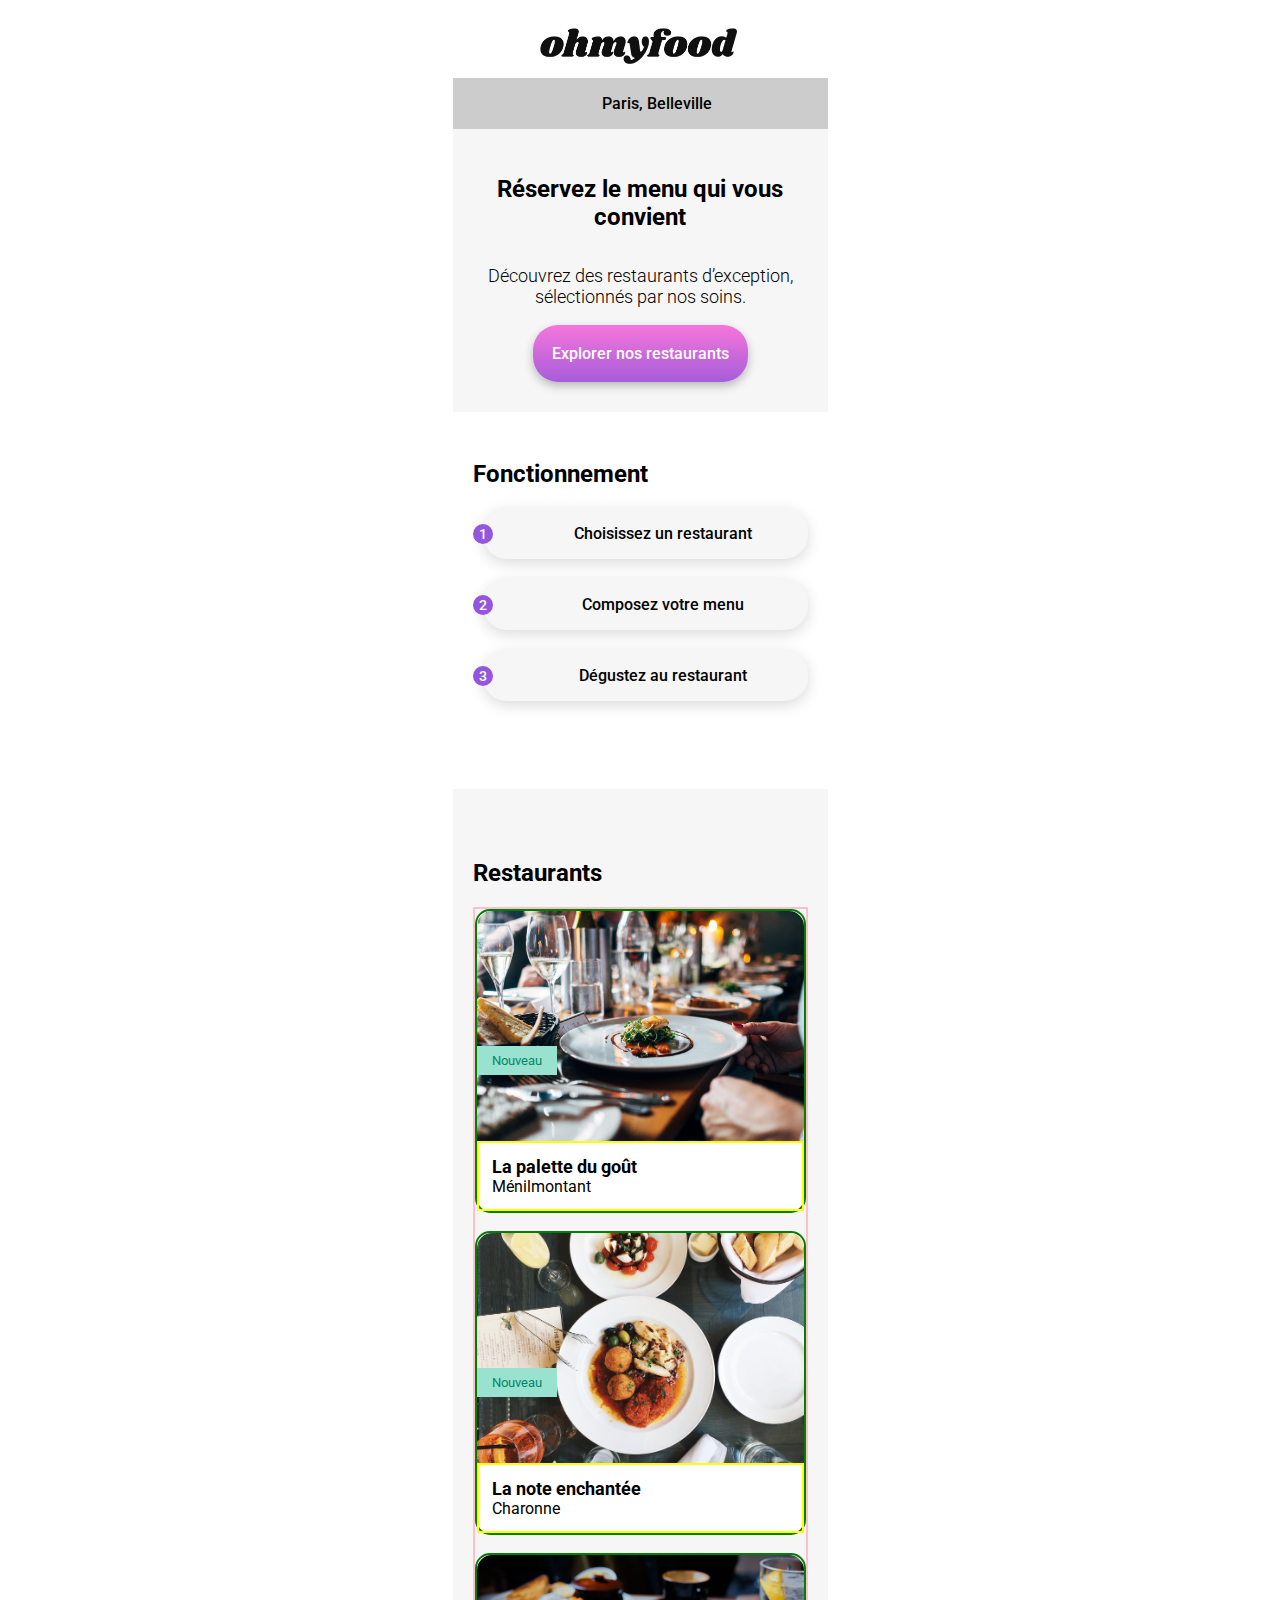
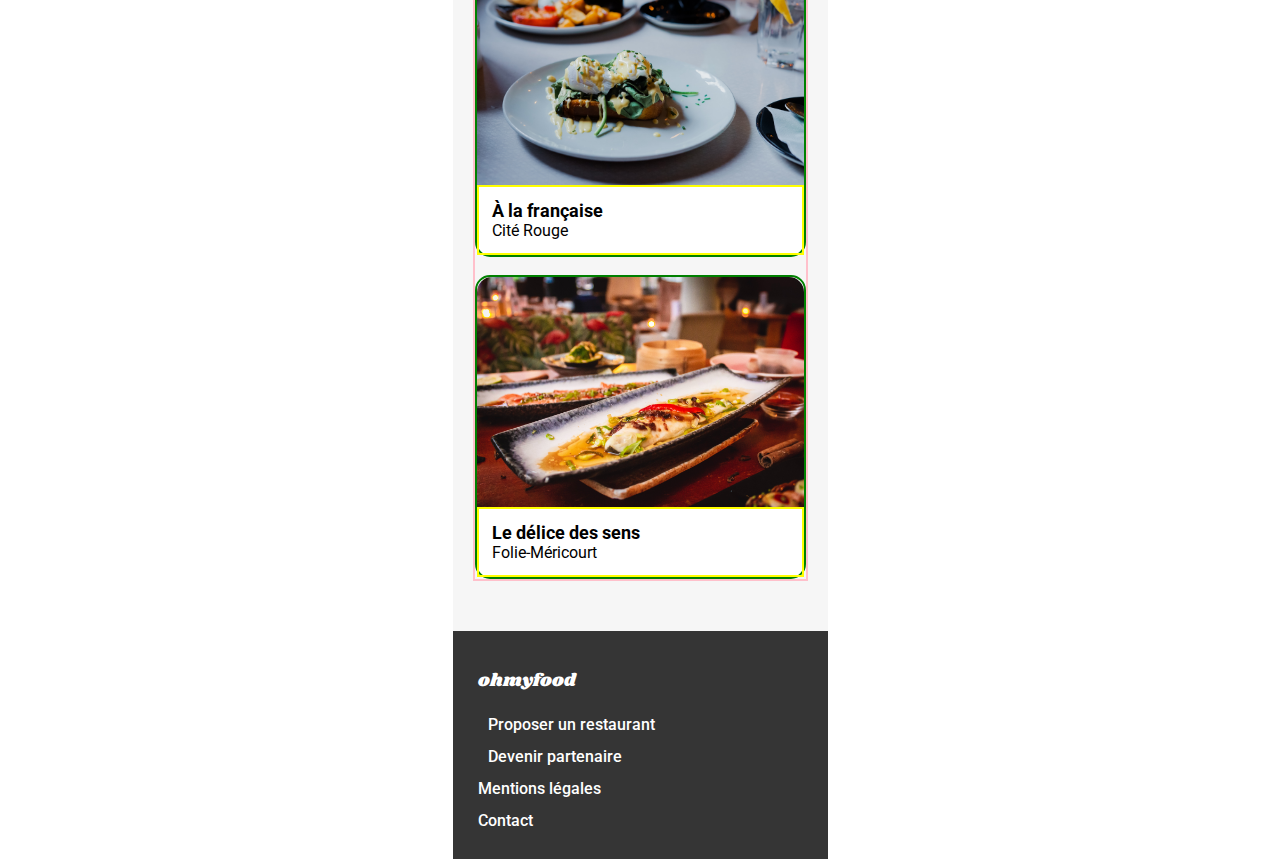
==== index.html @ 63d9f1fa "nouveau test html" ====
<!DOCTYPE html>
<html lang="en">
  <head>
    <meta charset="UTF-8" />
    <meta name="viewport" content="width=device-width, initial-scale=1.0" />
    <title>ohmyfood</title>
    <link rel="stylesheet" href="./assets/styles.css" />
    <link rel="preconnect" href="https://fonts.googleapis.com" />
    <link rel="preconnect" href="https://fonts.gstatic.com" crossorigin />
    <link
      href="https://fonts.googleapis.com/css2?family=Roboto:ital,wght@0,100;0,300;0,400;0,500;0,700;0,900;1,100;1,300;1,400;1,500;1,700;1,900&display=swap"
      rel="stylesheet"
    />
    <link
      rel="stylesheet"
      href="https://cdnjs.cloudflare.com/ajax/libs/font-awesome/6.2.1/css/all.min.css"
      integrity="sha512-MV7K8+y+gLIBoVD59lQIYicR65iaqukzvf/nwasF0nqhPay5w/9lJmVM2hMDcnK1OnMGCdVK+iQrJ7lzPJQd1w=="
      crossorigin="anonymous"
      referrerpolicy="no-referrer"
    />

    <link rel="preconnect" href="https://fonts.googleapis.com" />
    <link rel="preconnect" href="https://fonts.gstatic.com" crossorigin />
    <link
      href="https://fonts.googleapis.com/css2?family=Shrikhand&display=swap"
      rel="stylesheet"
    />
  </head>

  <body>
    <div class="main-container">
      <header>
        <div class="header">
          <img
            class="header_logo"
            src="./assets/images/logo/ohmyfood.png"
            alt="Logo ohmyfood"
          />
        </div>
        <nav class="nav">
          <div class="nav_location">
            <i class="fa-solid fa-location-dot"></i>
            <p>Paris, Belleville</p>
          </div>

          <div class="nav_nosrestaurants">
            <h1>Réservez le menu qui vous convient</h1>
            <p>
              Découvrez des restaurants d’exception, sélectionnés par nos soins.
            </p>
            <button id="nav_btn" class="btn" type="button">
              Explorer nos restaurants
            </button>
          </div>
        </nav>
      </header>
      <section class="Section_fonction">
        <div class="Section_fonction-container">
          <h2 class="section_title">Fonctionnement</h2>
          <div class="Section_fonction-content">
            <div class="Section_fonction-content-choice">
              <div class="rounded-container">
                <div class="rounded">
                  <p>1</p>
                </div>
              </div>
              <i class="fa-solid fa-mobile-screen" name="fa-mobile-screen"></i>
              <p>Choisissez un restaurant</p>
            </div>
            <div class="Section_fonction-content-choice">
              <div class="rounded-container">
                <div class="rounded">
                  <p>2</p>
                </div>
              </div>
              <i class="fa-solid fa-list-ul" name="fa-list-ul"></i>
              <p>Composez votre menu</p>
            </div>
            <div class="Section_fonction-content-choice">
              <div class="rounded-container">
                <div class="rounded">
                  <p>3</p>
                </div>
              </div>
              <i class="fa-solid fa-store" name="fa-store"></i>
              <p>Dégustez au restaurant</p>
            </div>
          </div>
        </div>
      </section>

      <section class="section_restaurants">
        <h2 class="section_title">Restaurants</h2>
        <div class="section_restaurants-content">
          <a
            href="./restaurants/laPaletteDuGout.html"
            class="section_restaurants_Card"
          >
            <div class="btn_container">
              <button class="btn_new">Nouveau</button>
            </div>
            <img
              src="./assets/images/restaurants/jay-wennington-N_Y88TWmGwA-unsplash.jpg"
              alt="assiestte appétissante ohmyfood"
            />
            <div class="section_restaurants_card-info">
              <div class="section_restaurants_Card-title">
                <h3 class="section_title-card">La palette du goût</h3>
                <p>Ménilmontant</p>
              </div>
              <button type="button" id="btn_like">
                <i class="fa-solid fa-heart fa-xl"></i>
              </button>
            </div>
          </a>
          <a href="" class="section_restaurants_Card">
            <div class="btn_container">
              <button class="btn_new">Nouveau</button>
            </div>
            <img
              src="./assets/images/restaurants/stil-u2Lp8tXIcjw-unsplash.jpg"
              alt="assiestte appétissante ohmyfood"
            />
            <div class="section_restaurants_card-info">
              <div class="section_restaurants_Card-title">
                <h3 class="section_title-card">La note enchantée</h3>
                <p>Charonne</p>
              </div>
              <button type="button" id="btn_like">
                <i class="fa-solid fa-heart fa-xl"></i>
              </button>
            </div>
          </a>
          <a href="" class="section_restaurants_Card">
            <img
              src="./assets/images/restaurants/toa-heftiba-DQKerTsQwi0-unsplash.jpg"
              alt="assiestte appétissante ohmyfood"
            />
            <div class="section_restaurants_card-info">
              <div class="section_restaurants_Card-title">
                <h3 class="section_title-card">À la française</h3>
                <p>Cité Rouge</p>
              </div>
              <button type="button" id="btn_like">
                <i class="fa-solid fa-heart fa-xl"></i>
              </button>
            </div>
          </a>
          <a href="" class="section_restaurants_Card">
            <img
              src="./assets/images/restaurants/louis-hansel-shotsoflouis-qNBGVyOCY8Q-unsplash.jpg"
              alt="assiestte appétissante ohmyfood"
            />
            <div class="section_restaurants_card-info">
              <div class="section_restaurants_Card-title">
                <h3 class="section_title-card">Le délice des sens</h3>
                <p>Folie-Méricourt</p>
              </div>
              <button type="button" id="btn_like">
                <i class="fa-solid fa-heart fa-xl"></i>
              </button>
            </div>
          </a>
        </div>
      </section>
      <footer class="footer_container">
        <div class="footer_content">
          <h2>ohmyfood</h2>
          <ul>
            <li>
              <i class="fa-solid fa-utensils"></i
              ><a href="#">Proposer un restaurant</a>
            </li>
            <li>
              <i class="fa-solid fa-handshake-angle"></i
              ><a href="#">Devenir partenaire</a>
            </li>
            <li><a href="#">Mentions légales</a></li>
            <li><a href="#">Contact</a></li>
          </ul>
        </div>
      </footer>
    </div>
  </body>
</html>
---- assets/styles.css ----
/**Général**/
* {
    font-family: "Roboto", sans-serif;
}

:root {
    --main-color: #9356DC;
    --secondary-color: #FF79DA;
    --accent-color: #99E2D0;
    --green-font-color: #008766;
    --filter-color: #F6F6F6;
    --detail-color: #7E7E7E;
    --footer-color: #353535;
}


body {
    margin: 0 auto;
    padding: 0;
}

.main-container {
    max-width: 375px;
    margin: 0 auto;
    box-sizing: border-box;
}

.btn {
    border: none;
    color: white;
    text-align: center;
    border-radius: 25px;
    font-size: 16px;
    font-style: normal;
    font-weight: 500;
    line-height: normal;
    padding: 19px;
    background: linear-gradient(var(--secondary-color) -11.44%, var(--main-color) 123.93%);
    /* Shadow/Button */
    box-shadow: 0px 4px 10px 0px rgba(0, 0, 0, 0.25);
    cursor: pointer;
}

.section_title {
    font-size: 24px;
    font-style: normal;
    font-weight: 700;
    line-height: normal;
}

.section_title-card {
    font-size: 18px;
    font-style: normal;
    font-weight: 700;
    line-height: normal;
    margin: 0;
}

.fa-solid {
    color: var(--detail-color);
    width: 16px;
}

a {
    text-decoration: none;
}


/*titre - Les noms des restaurants*/
.menu_content-title {

    font-family: Shrikhand;
    font-size: 28px;
    font-style: normal;
    font-weight: 400;
    line-height: normal;
    margin-bottom: 0;
}


/***********ACCUEIL**********/
/**Header**/

.header {
    width: 100%;
    display: flex;
    align-items: center;
    justify-content: center;
    padding: 14px 0 14px;

}

.header_logo {
    width: 197px;
    height: 36px;
    padding: 14px 19px 0px 16px;
    gap: 10px;

}

/**navigation**/

.nav {
    width: 100%;
    text-align: center;
}

.nav_location {
    width: 100%;
    display: flex;
    justify-content: center;
    align-items: center;
    background: linear-gradient(0deg, rgba(0, 0, 0, 0.20) 0%, rgba(0, 0, 0, 0.20) 100%);
    gap: 18px;
}


.nav_location p {
    text-align: center;
    font-size: 16px;
    font-weight: 500;
}

.nav_nosrestaurants {
    width: 100%;
    display: flex;
    flex-direction: column;
    justify-content: center;
    align-items: center;
    text-align: center;
    background-color: var(--filter-color);
    box-sizing: border-box;
    padding: 30px;

}

.nav_nosrestaurants h1 {
    font-size: 24px;
    font-weight: 700;

}

.nav_nosrestaurants p {
    font-family: "Roboto";
    font-size: 18px;
    font-style: normal;
    font-weight: 300;
    line-height: normal;

}

/**Fonctionnement de l'application**/
.Section_fonction {
    width: 100%;
    box-sizing: border-box;
    margin: 48px 0 68px;
}

/*Les propriétés qui revient souvent*/
.Section_fonction-content p:first-child {
    font-size: 14px;
    color: white;
    text-align: center;

}

.Section_fonction-content-choice p {
    font-weight: 500;
    font-size: 16px;
    font-style: normal;

}

.rounded-container {
    position: absolute;
    left: -10px;
    display: flex;
    justify-content: center;
    align-items: center;
}

.rounded {
    height: 20px;
    width: 20px;
    border-radius: 24px;
    background-color: var(--main-color);
    display: flex;
    justify-content: center;
    align-items: center;

}

.Section_fonction-container {
    padding: 0 20px;
}

.Section_fonction-content {
    width: 100%;
    display: flex;
    flex-direction: column;
    align-items: center;
    justify-content: center;
    box-sizing: border-box;
}


.Section_fonction-content-choice {
    background-color: var(--filter-color);
    margin-left: 10px;
    margin-bottom: 20px;
    padding: 0 20px;
    position: relative;
    width: calc(100% - 10px);
    display: flex;
    align-items: center;
    justify-content: center;
    border-radius: 24px;
    text-align: center;
    box-sizing: border-box;
    /*box shadow*/
    box-shadow: 0px 4px 15px 0px rgba(0, 0, 0, 0.15);

}

.Section_fonction-content-choice .fa-solid {
    display: flex;
    justify-content: center;
    align-items: center;
    padding-right: 20px;
}

.Section_fonction-content-choice .fa-solid[name="fa-store"] {
    color: var(--main-color);
}

/*La partie restaurants*/
.section_restaurants {
    width: 100%;
    padding: 50px 20px;
    box-sizing: border-box;
    background-color: var(--filter-color);
}

.section_restaurants-content {
    width: 100%;
    display: flex;
    flex-direction: column;
    justify-content: center;
    align-items: center;
    gap: 18px;
    box-sizing: border-box;
    border: 2px solid pink;
}

.section_restaurants_Card {
    cursor: pointer;
    width: 100%;
    background-color: white;
    box-sizing: border-box;
    border-radius: 15px;
    display: flex;
    justify-content: center;
    flex-direction: column;
    position: relative;
    border: 2px solid green;
}

.section_restaurants_Card img {
    object-fit: cover;
    height: 230px;
    border-radius: 15px 15px 0 0;
}

.section_restaurants_card-info {
    display: flex;
    color: black;
    justify-content: space-between;
    padding: 13px;
    border: 2px solid yellow;
}

.section_restaurants_Card p {
    margin: 0;
}

/*Bouton nouveau dans la partie restaurants*/
.btn_container {
    position: absolute;
    display: flex;
    justify-content: flex-end;

}

.btn_new {
    border: none;
    background-color: var(--accent-color);
    color: var(--green-font-color);
    width: 80px;
    height: 29px;
}

/*Les boutons like dans la partie restaurants*/
#btn_like {
    border: none;
    background-color: white;
    cursor: pointer;
}

#btn_like i:default {
    color: #9356DC;
}


/*Footer*/
.footer_container {
    background-color: var(--footer-color);
}

.footer_content {
    padding: 22px 25px;
}

.footer_content h2 {
    color: white;
    font-family: Shrikhand;
    font-size: 18px;
    font-style: normal;
    font-weight: 400;
    line-height: normal;
}

.footer_content ul {
    margin: 0;
    padding: 0;
}

.footer_content ul li {
    list-style: none;
}

.footer_content ul li a {
    color: white;
    text-decoration: none;
    line-height: normal;
    font-size: 16px;
    font-style: normal;
    font-weight: 500;
    line-height: normal;
    line-height: 2em;
}

/*couleur des icones*/
.footer_content .fa-solid {
    color: white;
    padding-right: 10px;
}

/***********FIN**ACCUEIL**********/

/** Page du restaurant la Palette du Goût **/

/*Bouton pour retourner à la page d'accueil*/
.btn_return {
    border: none;
    background-color: white;
    cursor: pointer;


}

.btn_return .fa-solid {
    color: black;
}

.header_container {
    display: flex;
    justify-self: baseline;
    gap: 42px;
    height: 63px;
}

.header_container-link {
    display: flex;
}

/*Imge de fond du site */


.menu_container-img {
    background-image: url("../assets/images/restaurants/jay-wennington-N_Y88TWmGwA-unsplash.jpg");
    background-size: cover;
    width: 100%;
    height: 275px;
    box-sizing: border-box;
}

/*La partie menu*/
.menu_container {
    width: 100%;
    display: flex;
    flex-direction: column;
    border: 2px solid green;
}

.menu_content {
    background-color: var(--filter-color);
    border-radius: 24px 24px 0 0;
    display: flex;
    flex-direction: column;
    justify-content: center;
    align-items: center;
    box-sizing: border-box;
    gap: 40px;
    border: 2px solid red;
}

/*titres (Entrées,Plats,desserts)*/

.section_title-menu {
    font-family: Roboto;
    font-size: 16px;
    font-style: normal;
    font-weight: 300;
    line-height: normal;
    text-transform: uppercase;
    border-bottom: 3px solid var(--accent-color);
    padding: 5px 0;
    width: 40px;
}

/*Nom des (Entrées,Plats,desserts)*/
.menu_content-name {
    overflow: hidden;
    text-overflow: ellipsis;
    white-space: nowrap;
    font-family: Roboto;
    font-size: 18px;
    font-style: normal;
    font-weight: 500;
    line-height: normal;
    margin-bottom: 0;
}

.menu_content-card-title p {
    overflow: hidden;
    text-overflow: ellipsis;
    white-space: nowrap;
    font-family: Roboto;
    font-size: 16px;
    font-style: normal;
    font-weight: 300;
    line-height: normal;
    margin-top: 0;
}

/*card*/
.menu_content-card {
    display: flex;
    justify-content: space-between;
    background-color: white;
    padding: 15px;
    border-radius: 15.043px;
    gap: 5px;
    border: 2px solid orange;
}
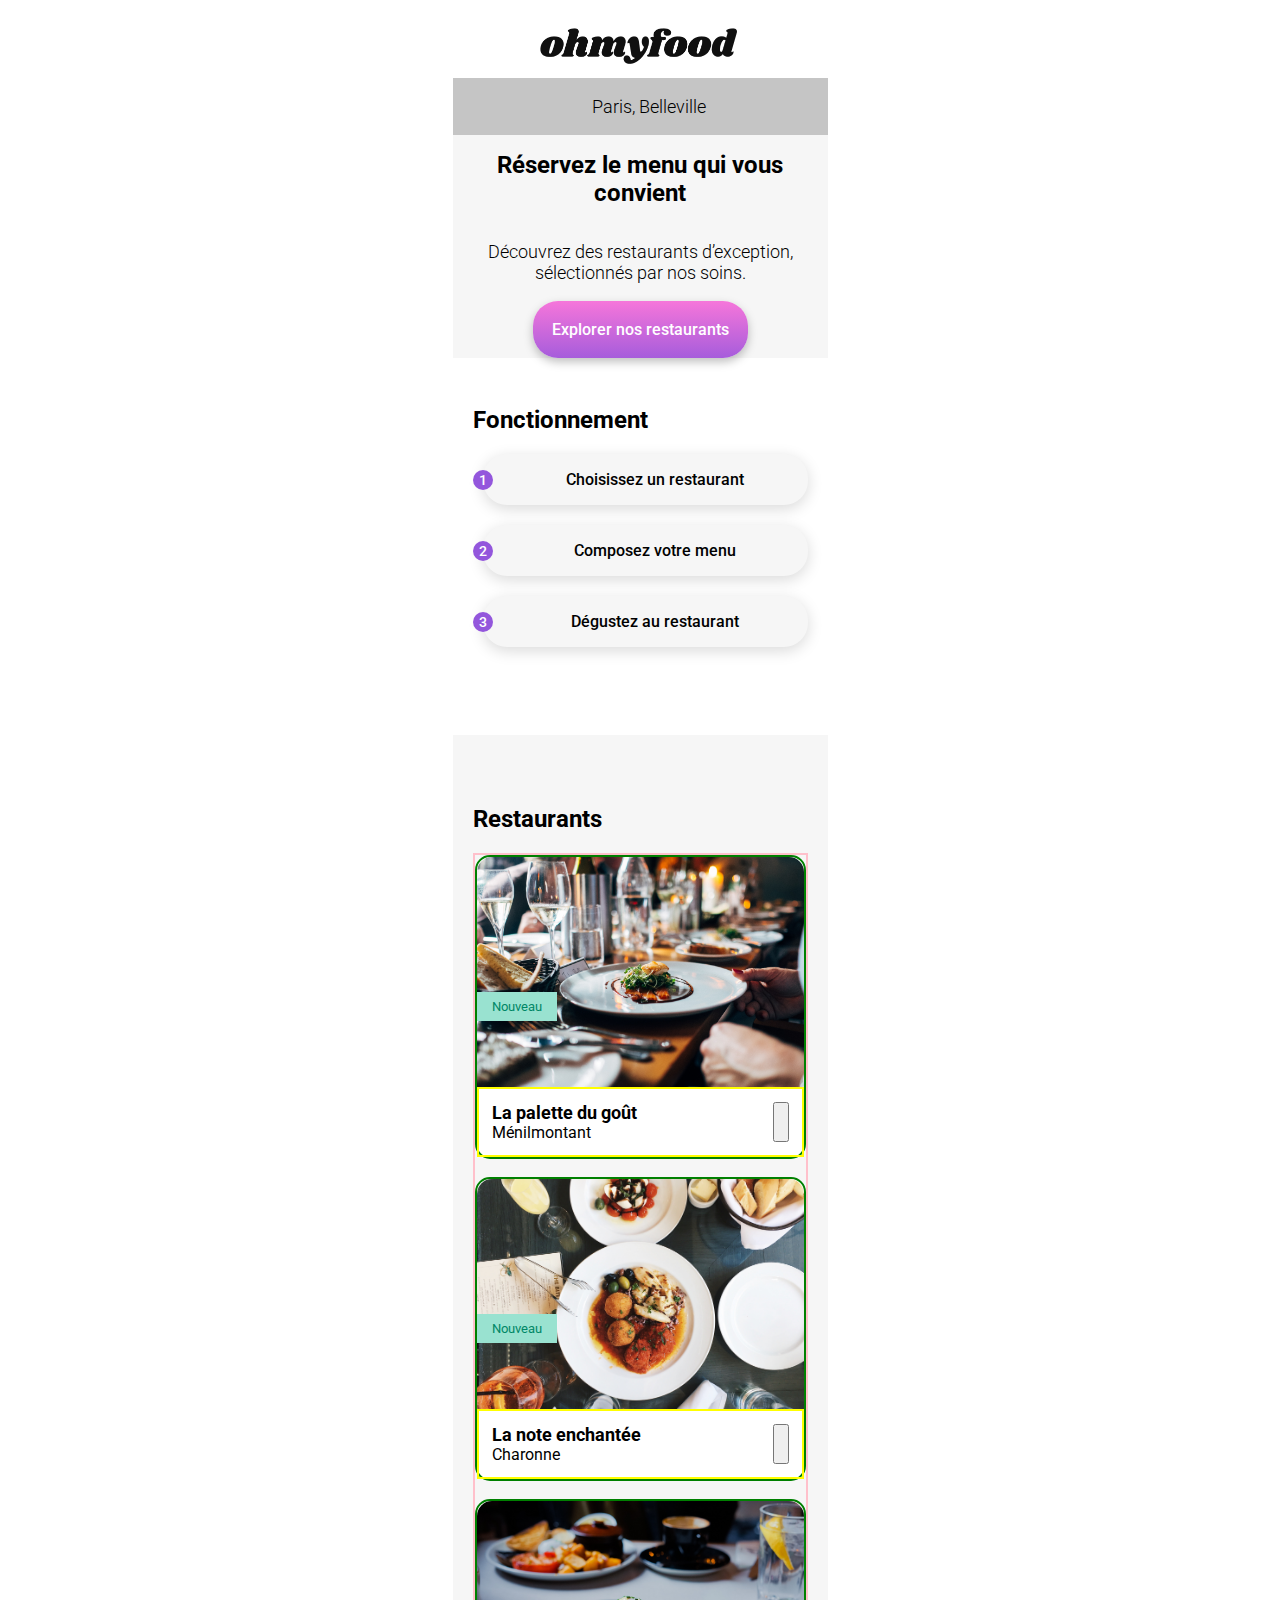
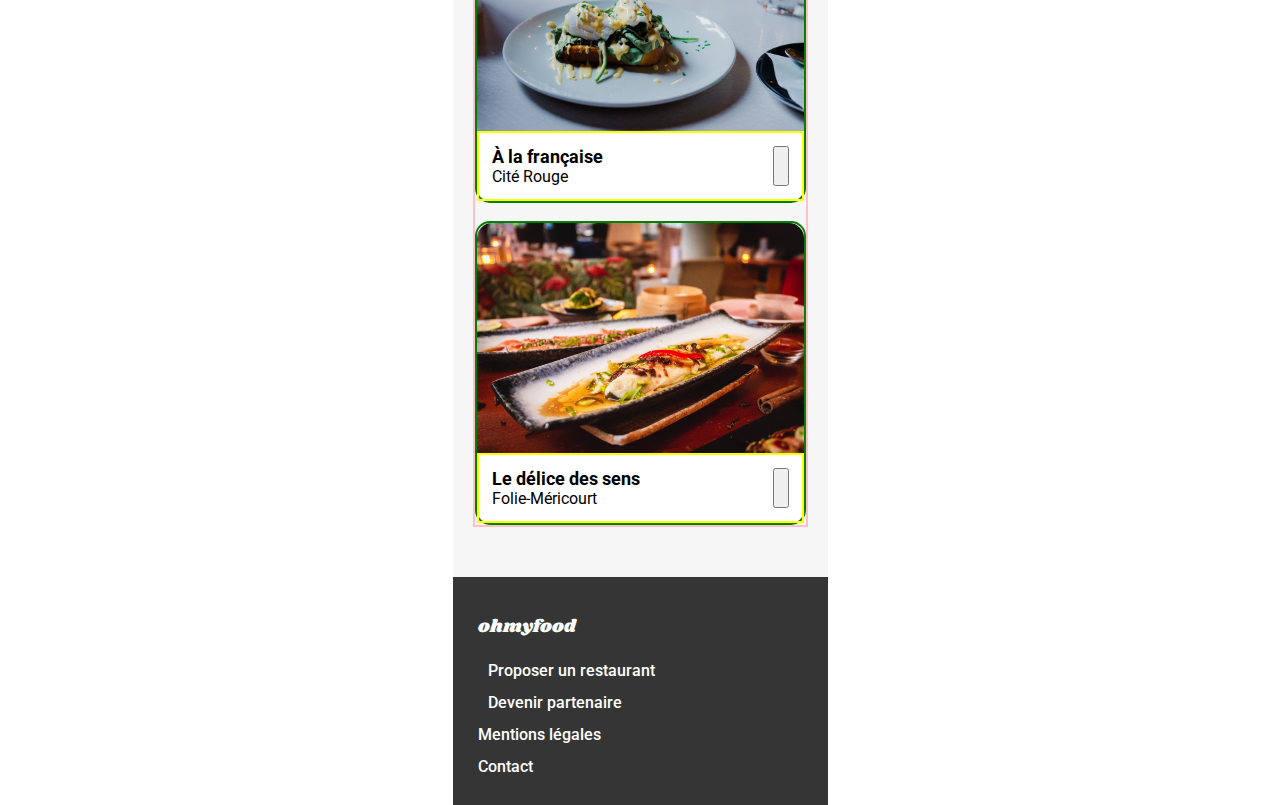
==== commit 2417cd70: "mise à jour du code en  scss" ====
--- a/index.html
+++ b/index.html
@@ -37,52 +37,61 @@
             alt="Logo ohmyfood"
           />
         </div>
-        <nav class="nav">
-          <div class="nav_location">
+        <nav class="header_nav">
+          <div class="header_nav-location">
             <i class="fa-solid fa-location-dot"></i>
             <p>Paris, Belleville</p>
           </div>
 
-          <div class="nav_nosrestaurants">
+          <div class="header_nav">
             <h1>Réservez le menu qui vous convient</h1>
             <p>
               Découvrez des restaurants d’exception, sélectionnés par nos soins.
             </p>
-            <button id="nav_btn" class="btn" type="button">
+            <button id="header_nav_btn" class="btn" type="button">
               Explorer nos restaurants
             </button>
           </div>
         </nav>
       </header>
-      <section class="Section_fonction">
-        <div class="Section_fonction-container">
+      <section class="section_fonction">
+        <div class="section_fonction-container">
           <h2 class="section_title">Fonctionnement</h2>
-          <div class="Section_fonction-content">
-            <div class="Section_fonction-content-choice">
+          <div class="section_fonction-content">
+            <div class="section_fonction-content-choice">
               <div class="rounded-container">
                 <div class="rounded">
                   <p>1</p>
                 </div>
               </div>
-              <i class="fa-solid fa-mobile-screen" name="fa-mobile-screen"></i>
+              <div class="icon_container">
+                <i
+                  class="fa-solid fa-mobile-screen"
+                  name="fa-mobile-screen"
+                ></i>
+              </div>
               <p>Choisissez un restaurant</p>
             </div>
-            <div class="Section_fonction-content-choice">
+            <div class="section_fonction-content-choice">
               <div class="rounded-container">
                 <div class="rounded">
                   <p>2</p>
                 </div>
               </div>
-              <i class="fa-solid fa-list-ul" name="fa-list-ul"></i>
+              <div class="icon_container">
+                <i class="fa-solid fa-list-ul" name="fa-list-ul"></i>
+              </div>
               <p>Composez votre menu</p>
             </div>
-            <div class="Section_fonction-content-choice">
+            <div class="section_fonction-content-choice">
               <div class="rounded-container">
                 <div class="rounded">
                   <p>3</p>
                 </div>
               </div>
-              <i class="fa-solid fa-store" name="fa-store"></i>
+              <div class="icon_container">
+                <i class="fa-solid fa-store" name="fa-store"></i>
+              </div>
               <p>Dégustez au restaurant</p>
             </div>
           </div>
@@ -94,7 +103,7 @@
         <div class="section_restaurants-content">
           <a
             href="./restaurants/laPaletteDuGout.html"
-            class="section_restaurants_Card"
+            class="section_restaurants_card"
           >
             <div class="btn_container">
               <button class="btn_new">Nouveau</button>
@@ -104,7 +113,7 @@
               alt="assiestte appétissante ohmyfood"
             />
             <div class="section_restaurants_card-info">
-              <div class="section_restaurants_Card-title">
+              <div class="section_restaurants_card-title">
                 <h3 class="section_title-card">La palette du goût</h3>
                 <p>Ménilmontant</p>
               </div>
@@ -113,7 +122,7 @@
               </button>
             </div>
           </a>
-          <a href="" class="section_restaurants_Card">
+          <a href="" class="section_restaurants_card">
             <div class="btn_container">
               <button class="btn_new">Nouveau</button>
             </div>
@@ -122,7 +131,7 @@
               alt="assiestte appétissante ohmyfood"
             />
             <div class="section_restaurants_card-info">
-              <div class="section_restaurants_Card-title">
+              <div class="section_restaurants_card-title">
                 <h3 class="section_title-card">La note enchantée</h3>
                 <p>Charonne</p>
               </div>
@@ -131,13 +140,13 @@
               </button>
             </div>
           </a>
-          <a href="" class="section_restaurants_Card">
+          <a href="" class="section_restaurants_card">
             <img
               src="./assets/images/restaurants/toa-heftiba-DQKerTsQwi0-unsplash.jpg"
               alt="assiestte appétissante ohmyfood"
             />
             <div class="section_restaurants_card-info">
-              <div class="section_restaurants_Card-title">
+              <div class="section_restaurants_card-title">
                 <h3 class="section_title-card">À la française</h3>
                 <p>Cité Rouge</p>
               </div>
@@ -146,13 +155,13 @@
               </button>
             </div>
           </a>
-          <a href="" class="section_restaurants_Card">
+          <a href="" class="section_restaurants_card">
             <img
               src="./assets/images/restaurants/louis-hansel-shotsoflouis-qNBGVyOCY8Q-unsplash.jpg"
               alt="assiestte appétissante ohmyfood"
             />
             <div class="section_restaurants_card-info">
-              <div class="section_restaurants_Card-title">
+              <div class="section_restaurants_card-title">
                 <h3 class="section_title-card">Le délice des sens</h3>
                 <p>Folie-Méricourt</p>
               </div>
--- a/assets/styles.css
+++ b/assets/styles.css
@@ -1,465 +1,506 @@
+@charset "UTF-8";
 /**Général**/
 * {
-    font-family: "Roboto", sans-serif;
+  font-family: "Roboto", sans-serif;
 }
 
 :root {
-    --main-color: #9356DC;
-    --secondary-color: #FF79DA;
-    --accent-color: #99E2D0;
-    --green-font-color: #008766;
-    --filter-color: #F6F6F6;
-    --detail-color: #7E7E7E;
-    --footer-color: #353535;
-}
-
+  --main-color: #9356DC;
+  --secondary-color: #FF79DA;
+  --accent-color: #99E2D0;
+  --green-font-color: #008766;
+  --filter-color: #F6F6F6;
+  --detail-color: #7E7E7E;
+  --footer-color: #353535;
+}
 
 body {
-    margin: 0 auto;
-    padding: 0;
+  margin: 0 auto;
+  padding: 0;
 }
 
 .main-container {
-    max-width: 375px;
-    margin: 0 auto;
-    box-sizing: border-box;
+  max-width: 375px;
+  margin: 0 auto;
+  box-sizing: border-box;
 }
 
 .btn {
-    border: none;
-    color: white;
-    text-align: center;
-    border-radius: 25px;
-    font-size: 16px;
-    font-style: normal;
-    font-weight: 500;
-    line-height: normal;
-    padding: 19px;
-    background: linear-gradient(var(--secondary-color) -11.44%, var(--main-color) 123.93%);
-    /* Shadow/Button */
-    box-shadow: 0px 4px 10px 0px rgba(0, 0, 0, 0.25);
-    cursor: pointer;
+  border: none;
+  color: white;
+  text-align: center;
+  border-radius: 25px;
+  font-size: 16px;
+  font-style: normal;
+  font-weight: 500;
+  line-height: normal;
+  padding: 19px;
+  background: linear-gradient(var(--secondary-color) -11.44%, var(--main-color) 123.93%);
+  /* Shadow/Button */
+  box-shadow: 0px 4px 10px 0px rgba(0, 0, 0, 0.25);
+  cursor: pointer;
+}
+
+.btn:hover {
+  transition: 1s;
+  opacity: 0.8;
 }
 
 .section_title {
-    font-size: 24px;
-    font-style: normal;
-    font-weight: 700;
-    line-height: normal;
-}
-
-.section_title-card {
-    font-size: 18px;
-    font-style: normal;
-    font-weight: 700;
-    line-height: normal;
-    margin: 0;
-}
-
-.fa-solid {
-    color: var(--detail-color);
-    width: 16px;
+  font-size: 24px;
+  font-style: normal;
+  font-weight: 700;
+  line-height: normal;
 }
 
 a {
-    text-decoration: none;
-}
-
-
-/*titre - Les noms des restaurants*/
-.menu_content-title {
-
-    font-family: Shrikhand;
-    font-size: 28px;
-    font-style: normal;
-    font-weight: 400;
-    line-height: normal;
-    margin-bottom: 0;
-}
-
+  text-decoration: none;
+}
 
 /***********ACCUEIL**********/
 /**Header**/
-
 .header {
-    width: 100%;
-    display: flex;
-    align-items: center;
-    justify-content: center;
-    padding: 14px 0 14px;
-
-}
-
+  width: 100%;
+  display: flex;
+  align-items: center;
+  justify-content: center;
+  padding: 14px 0 14px;
+}
 .header_logo {
-    width: 197px;
-    height: 36px;
-    padding: 14px 19px 0px 16px;
-    gap: 10px;
-
-}
-
-/**navigation**/
-
-.nav {
-    width: 100%;
-    text-align: center;
-}
-
-.nav_location {
-    width: 100%;
-    display: flex;
-    justify-content: center;
-    align-items: center;
-    background: linear-gradient(0deg, rgba(0, 0, 0, 0.20) 0%, rgba(0, 0, 0, 0.20) 100%);
-    gap: 18px;
-}
-
-
-.nav_location p {
-    text-align: center;
-    font-size: 16px;
-    font-weight: 500;
-}
-
-.nav_nosrestaurants {
-    width: 100%;
-    display: flex;
-    flex-direction: column;
-    justify-content: center;
-    align-items: center;
-    text-align: center;
-    background-color: var(--filter-color);
-    box-sizing: border-box;
-    padding: 30px;
-
-}
-
-.nav_nosrestaurants h1 {
-    font-size: 24px;
-    font-weight: 700;
-
-}
-
-.nav_nosrestaurants p {
-    font-family: "Roboto";
-    font-size: 18px;
-    font-style: normal;
-    font-weight: 300;
-    line-height: normal;
-
+  width: 197px;
+  height: 36px;
+  padding: 14px 19px 0px 16px;
+  gap: 10px;
+}
+.header_nav-location {
+  width: 100%;
+  display: flex;
+  justify-content: center;
+  align-items: center;
+  background: linear-gradient(0deg, rgba(0, 0, 0, 0.2) 0%, rgba(0, 0, 0, 0.2) 100%);
+  gap: 18px;
+}
+.header_nav {
+  width: 100%;
+  display: flex;
+  flex-direction: column;
+  justify-content: center;
+  align-items: center;
+  text-align: center;
+  background-color: var(--filter-color);
+  box-sizing: border-box;
+}
+.header_nav h1 {
+  font-size: 24px;
+  font-weight: 700;
+}
+.header_nav p {
+  font-size: 18px;
+  font-style: normal;
+  font-weight: 300;
+  line-height: normal;
 }
 
 /**Fonctionnement de l'application**/
-.Section_fonction {
-    width: 100%;
-    box-sizing: border-box;
-    margin: 48px 0 68px;
-}
-
-/*Les propriétés qui revient souvent*/
-.Section_fonction-content p:first-child {
-    font-size: 14px;
-    color: white;
-    text-align: center;
-
-}
-
-.Section_fonction-content-choice p {
-    font-weight: 500;
-    font-size: 16px;
-    font-style: normal;
-
+.section_fonction {
+  width: 100%;
+  box-sizing: border-box;
+  margin: 48px 0 68px;
+}
+.section_fonction-container {
+  padding: 0 20px;
+}
+.section_fonction-content {
+  width: 100%;
+  display: flex;
+  flex-direction: column;
+  align-items: center;
+  justify-content: center;
+  box-sizing: border-box;
+}
+.section_fonction-content p:first-child {
+  font-size: 14px;
+  color: white;
+  text-align: center;
+}
+.section_fonction-content-choice {
+  background-color: var(--filter-color);
+  margin-left: 10px;
+  margin-bottom: 20px;
+  padding: 0 20px;
+  position: relative;
+  width: calc(100% - 10px);
+  display: flex;
+  align-items: center;
+  justify-content: center;
+  border-radius: 24px;
+  text-align: center;
+  box-sizing: border-box;
+  /*box shadow*/
+  box-shadow: 0px 4px 15px 0px rgba(0, 0, 0, 0.15);
+}
+.section_fonction-content-choice p {
+  font-weight: 500;
+  font-size: 16px;
+  font-style: normal;
+}
+.section_fonction-content-choice .fa-solid {
+  display: flex;
+  justify-content: center;
+  align-items: center;
+  padding-right: 20px;
+}
+.section_fonction-content-choice .fa-solid[name=fa-store] {
+  color: var(--main-color);
 }
 
 .rounded-container {
-    position: absolute;
-    left: -10px;
-    display: flex;
-    justify-content: center;
-    align-items: center;
+  position: absolute;
+  left: -10px;
+  display: flex;
+  justify-content: center;
+  align-items: center;
 }
 
 .rounded {
-    height: 20px;
-    width: 20px;
-    border-radius: 24px;
-    background-color: var(--main-color);
-    display: flex;
-    justify-content: center;
-    align-items: center;
-
-}
-
-.Section_fonction-container {
-    padding: 0 20px;
-}
-
-.Section_fonction-content {
-    width: 100%;
-    display: flex;
-    flex-direction: column;
-    align-items: center;
-    justify-content: center;
-    box-sizing: border-box;
-}
-
-
-.Section_fonction-content-choice {
-    background-color: var(--filter-color);
-    margin-left: 10px;
-    margin-bottom: 20px;
-    padding: 0 20px;
-    position: relative;
-    width: calc(100% - 10px);
-    display: flex;
-    align-items: center;
-    justify-content: center;
-    border-radius: 24px;
-    text-align: center;
-    box-sizing: border-box;
-    /*box shadow*/
-    box-shadow: 0px 4px 15px 0px rgba(0, 0, 0, 0.15);
-
-}
-
-.Section_fonction-content-choice .fa-solid {
-    display: flex;
-    justify-content: center;
-    align-items: center;
-    padding-right: 20px;
-}
-
-.Section_fonction-content-choice .fa-solid[name="fa-store"] {
-    color: var(--main-color);
+  height: 20px;
+  width: 20px;
+  border-radius: 24px;
+  background-color: var(--main-color);
+  display: flex;
+  justify-content: center;
+  align-items: center;
 }
 
 /*La partie restaurants*/
 .section_restaurants {
-    width: 100%;
-    padding: 50px 20px;
-    box-sizing: border-box;
-    background-color: var(--filter-color);
-}
-
+  width: 100%;
+  padding: 50px 20px;
+  box-sizing: border-box;
+  background-color: var(--filter-color);
+}
 .section_restaurants-content {
-    width: 100%;
-    display: flex;
-    flex-direction: column;
-    justify-content: center;
-    align-items: center;
-    gap: 18px;
-    box-sizing: border-box;
-    border: 2px solid pink;
-}
-
-.section_restaurants_Card {
-    cursor: pointer;
-    width: 100%;
-    background-color: white;
-    box-sizing: border-box;
-    border-radius: 15px;
-    display: flex;
-    justify-content: center;
-    flex-direction: column;
-    position: relative;
-    border: 2px solid green;
-}
-
-.section_restaurants_Card img {
-    object-fit: cover;
-    height: 230px;
-    border-radius: 15px 15px 0 0;
-}
-
+  width: 100%;
+  display: flex;
+  flex-direction: column;
+  justify-content: center;
+  align-items: center;
+  gap: 18px;
+  box-sizing: border-box;
+  border: 2px solid pink;
+}
+.section_restaurants_card {
+  cursor: pointer;
+  width: 100%;
+  background-color: white;
+  box-sizing: border-box;
+  border-radius: 15px;
+  display: flex;
+  justify-content: center;
+  flex-direction: column;
+  position: relative;
+  border: 2px solid green;
+}
+.section_restaurants_card img {
+  object-fit: cover;
+  height: 230px;
+  border-radius: 15px 15px 0 0;
+}
 .section_restaurants_card-info {
-    display: flex;
-    color: black;
-    justify-content: space-between;
-    padding: 13px;
-    border: 2px solid yellow;
-}
-
-.section_restaurants_Card p {
-    margin: 0;
+  display: flex;
+  color: black;
+  justify-content: space-between;
+  padding: 13px;
+  border: 2px solid yellow;
+}
+.section_restaurants_card-info p {
+  margin: 0;
+}
+
+.section_title-card {
+  font-size: 18px;
+  font-style: normal;
+  font-weight: 700;
+  line-height: normal;
+  margin: 0;
 }
 
 /*Bouton nouveau dans la partie restaurants*/
 .btn_container {
-    position: absolute;
-    display: flex;
-    justify-content: flex-end;
-
+  position: absolute;
+  display: flex;
+  justify-content: flex-end;
 }
 
 .btn_new {
-    border: none;
-    background-color: var(--accent-color);
-    color: var(--green-font-color);
-    width: 80px;
-    height: 29px;
+  border: none;
+  background-color: var(--accent-color);
+  color: var(--green-font-color);
+  width: 80px;
+  height: 29px;
 }
 
 /*Les boutons like dans la partie restaurants*/
-#btn_like {
-    border: none;
-    background-color: white;
-    cursor: pointer;
-}
-
-#btn_like i:default {
-    color: #9356DC;
-}
-
-
-/*Footer*/
+/** debut Footer **/
 .footer_container {
-    background-color: var(--footer-color);
+  background-color: var(--footer-color);
 }
 
 .footer_content {
-    padding: 22px 25px;
-}
-
+  padding: 22px 25px;
+  /*couleur des icones*/
+}
 .footer_content h2 {
-    color: white;
-    font-family: Shrikhand;
-    font-size: 18px;
-    font-style: normal;
-    font-weight: 400;
-    line-height: normal;
-}
-
+  color: white;
+  font-family: Shrikhand;
+  font-size: 18px;
+  font-style: normal;
+  font-weight: 400;
+  line-height: normal;
+}
 .footer_content ul {
-    margin: 0;
-    padding: 0;
-}
-
+  margin: 0;
+  padding: 0;
+}
 .footer_content ul li {
-    list-style: none;
-}
-
+  list-style: none;
+}
 .footer_content ul li a {
-    color: white;
-    text-decoration: none;
-    line-height: normal;
-    font-size: 16px;
-    font-style: normal;
-    font-weight: 500;
-    line-height: normal;
-    line-height: 2em;
-}
-
-/*couleur des icones*/
+  color: white;
+  text-decoration: none;
+  line-height: normal;
+  font-size: 16px;
+  font-style: normal;
+  font-weight: 500;
+  line-height: normal;
+  line-height: 2em;
+}
 .footer_content .fa-solid {
-    color: white;
-    padding-right: 10px;
-}
-
+  color: white;
+  padding-right: 10px;
+}
+
+/** fin Footer **/
 /***********FIN**ACCUEIL**********/
-
 /** Page du restaurant la Palette du Goût **/
-
 /*Bouton pour retourner à la page d'accueil*/
-.btn_return {
-    border: none;
-    background-color: white;
-    cursor: pointer;
-
-
-}
-
-.btn_return .fa-solid {
-    color: black;
-}
-
+.header_container-link .btn_return {
+  border: none;
+  background-color: white;
+  cursor: pointer;
+}
+.header_container-link .btn_return .fa-solid {
+  color: black;
+}
+
+/**Header**/
 .header_container {
-    display: flex;
-    justify-self: baseline;
-    gap: 42px;
-    height: 63px;
-}
-
+  display: flex;
+  justify-self: baseline;
+  gap: 42px;
+  height: 63px;
+}
 .header_container-link {
-    display: flex;
+  display: flex;
 }
 
 /*Imge de fond du site */
-
-
 .menu_container-img {
-    background-image: url("../assets/images/restaurants/jay-wennington-N_Y88TWmGwA-unsplash.jpg");
-    background-size: cover;
-    width: 100%;
-    height: 275px;
-    box-sizing: border-box;
+  background-image: url("../assets/images/restaurants/jay-wennington-N_Y88TWmGwA-unsplash.jpg");
+  background-size: contain;
+  box-sizing: border-box;
+}
+
+/*La partie restaurant favoris(bouton like)*/
+.heart-container {
+  position: initial;
+  right: 1rem;
+  top: 80%;
+}
+
+.empty-heart {
+  display: block;
+}
+
+.full-heart {
+  display: none;
+}
+
+.heart-container:hover .empty-heart {
+  display: none;
+}
+
+.heart-container:hover .full-heart {
+  display: block;
+}
+
+.heart-gradient {
+  opacity: 0;
+  display: inline-block;
+  -webkit-transition: opacity 2s ease;
+  transition: opacity 2s ease;
+}
+
+.heart-gradient:hover {
+  opacity: 1;
+}
+
+.menu_content-like {
+  display: flex;
+  width: 100%;
+  justify-content: space-between;
+}
+.menu_content-like h1 {
+  margin: 0;
 }
 
 /*La partie menu*/
+/*Les titres*/
+.menu_content-title {
+  font-family: Shrikhand;
+  font-size: 28px;
+  font-style: normal;
+  font-weight: 400;
+  line-height: normal;
+}
+
+.section_title-menu {
+  font-family: Roboto;
+  font-size: 16px;
+  font-style: normal;
+  font-weight: 300;
+  line-height: normal;
+  text-transform: uppercase;
+  border-bottom: 3px solid var(--accent-color);
+  padding: 5px 0;
+  margin-top: 0;
+  margin-bottom: 5px;
+  width: 40px;
+}
+
 .menu_container {
-    width: 100%;
-    display: flex;
-    flex-direction: column;
-    border: 2px solid green;
+  width: 100%;
+  box-sizing: border-box;
+  display: flex;
+  flex-direction: column;
+  border: 2px solid green;
 }
 
 .menu_content {
-    background-color: var(--filter-color);
-    border-radius: 24px 24px 0 0;
-    display: flex;
-    flex-direction: column;
-    justify-content: center;
-    align-items: center;
-    box-sizing: border-box;
-    gap: 40px;
-    border: 2px solid red;
-}
-
-/*titres (Entrées,Plats,desserts)*/
-
-.section_title-menu {
-    font-family: Roboto;
-    font-size: 16px;
-    font-style: normal;
-    font-weight: 300;
-    line-height: normal;
-    text-transform: uppercase;
-    border-bottom: 3px solid var(--accent-color);
-    padding: 5px 0;
-    width: 40px;
-}
-
-/*Nom des (Entrées,Plats,desserts)*/
+  background-color: var(--filter-color);
+  border-radius: 24px 24px 0 0;
+  display: flex;
+  flex-direction: column;
+  justify-content: center;
+  align-items: center;
+  box-sizing: border-box;
+  width: 100%;
+  gap: 40px;
+  padding: 15px;
+  padding-top: 32px;
+  margin-top: 200px;
+  border: 2px solid red;
+  /*entrées*/
+  /*Plats*/
+  /*Desserts*/
+  /*Le prix*/
+}
+.menu_content-card {
+  display: flex;
+  justify-content: center;
+  align-items: flex-end;
+  justify-content: space-between;
+  background-color: white;
+  width: 100%;
+  border-radius: 15px;
+  box-sizing: border-box;
+  /*box shadow*/
+  box-shadow: 0px 4.011px 15.043px 0px rgba(0, 0, 0, 0.1);
+  overflow: hidden;
+}
+.menu_content-entrees {
+  width: 100%;
+  box-sizing: border-box;
+  display: flex;
+  flex-direction: column;
+  gap: 12px;
+}
+.menu_content-plats {
+  width: 100%;
+  box-sizing: border-box;
+  display: flex;
+  flex-direction: column;
+  gap: 12px;
+}
+.menu_content-desserts {
+  width: 100%;
+  box-sizing: border-box;
+  display: flex;
+  flex-direction: column;
+  gap: 12px;
+}
 .menu_content-name {
-    overflow: hidden;
-    text-overflow: ellipsis;
-    white-space: nowrap;
-    font-family: Roboto;
-    font-size: 18px;
-    font-style: normal;
-    font-weight: 500;
-    line-height: normal;
-    margin-bottom: 0;
-}
-
+  overflow: hidden;
+  text-overflow: ellipsis;
+  white-space: nowrap;
+  font-family: Roboto;
+  font-size: 18px;
+  font-style: normal;
+  font-weight: 500;
+  line-height: normal;
+  margin-bottom: 5px;
+  margin-top: 0;
+}
 .menu_content-card-title p {
-    overflow: hidden;
-    text-overflow: ellipsis;
-    white-space: nowrap;
-    font-family: Roboto;
-    font-size: 16px;
-    font-style: normal;
-    font-weight: 300;
-    line-height: normal;
-    margin-top: 0;
-}
-
-/*card*/
-.menu_content-card {
-    display: flex;
-    justify-content: space-between;
-    background-color: white;
-    padding: 15px;
-    border-radius: 15.043px;
-    gap: 5px;
-    border: 2px solid orange;
-}+  overflow: hidden;
+  text-overflow: ellipsis;
+  white-space: nowrap;
+  font-family: Roboto;
+  font-size: 15px;
+  font-style: normal;
+  font-weight: 300;
+  line-height: normal;
+  margin: 0;
+}
+.menu_content h3 {
+  margin: 15px;
+}
+
+/*test*/
+.menu_content-card-title {
+  margin: 15px 0 15px 15px;
+  border: 2px solid palevioletred;
+  overflow: hidden;
+}
+
+/*Le bouton commander*/
+.btn_commander {
+  display: flex;
+  flex-direction: column;
+  align-items: center;
+  justify-content: center;
+  padding: 40px 0;
+  border: 2px solid palevioletred;
+}
+
+/*test*/
+/*Animations pour selectionner les plats*/
+.menu_animation {
+  transition: 1s;
+  margin-right: -50px;
+  background-color: var(--accent-color);
+  color: white;
+  border-radius: 0 15px 15px 0;
+  display: flex;
+  align-items: center;
+  justify-content: center;
+}
+
+.menu_content-card:hover .menu_animation {
+  margin-right: 0;
+  width: 50px;
+  height: 80px;
+}
+
+/*
+@media (min-width: 767.98px) {} *//*# sourceMappingURL=styles.css.map */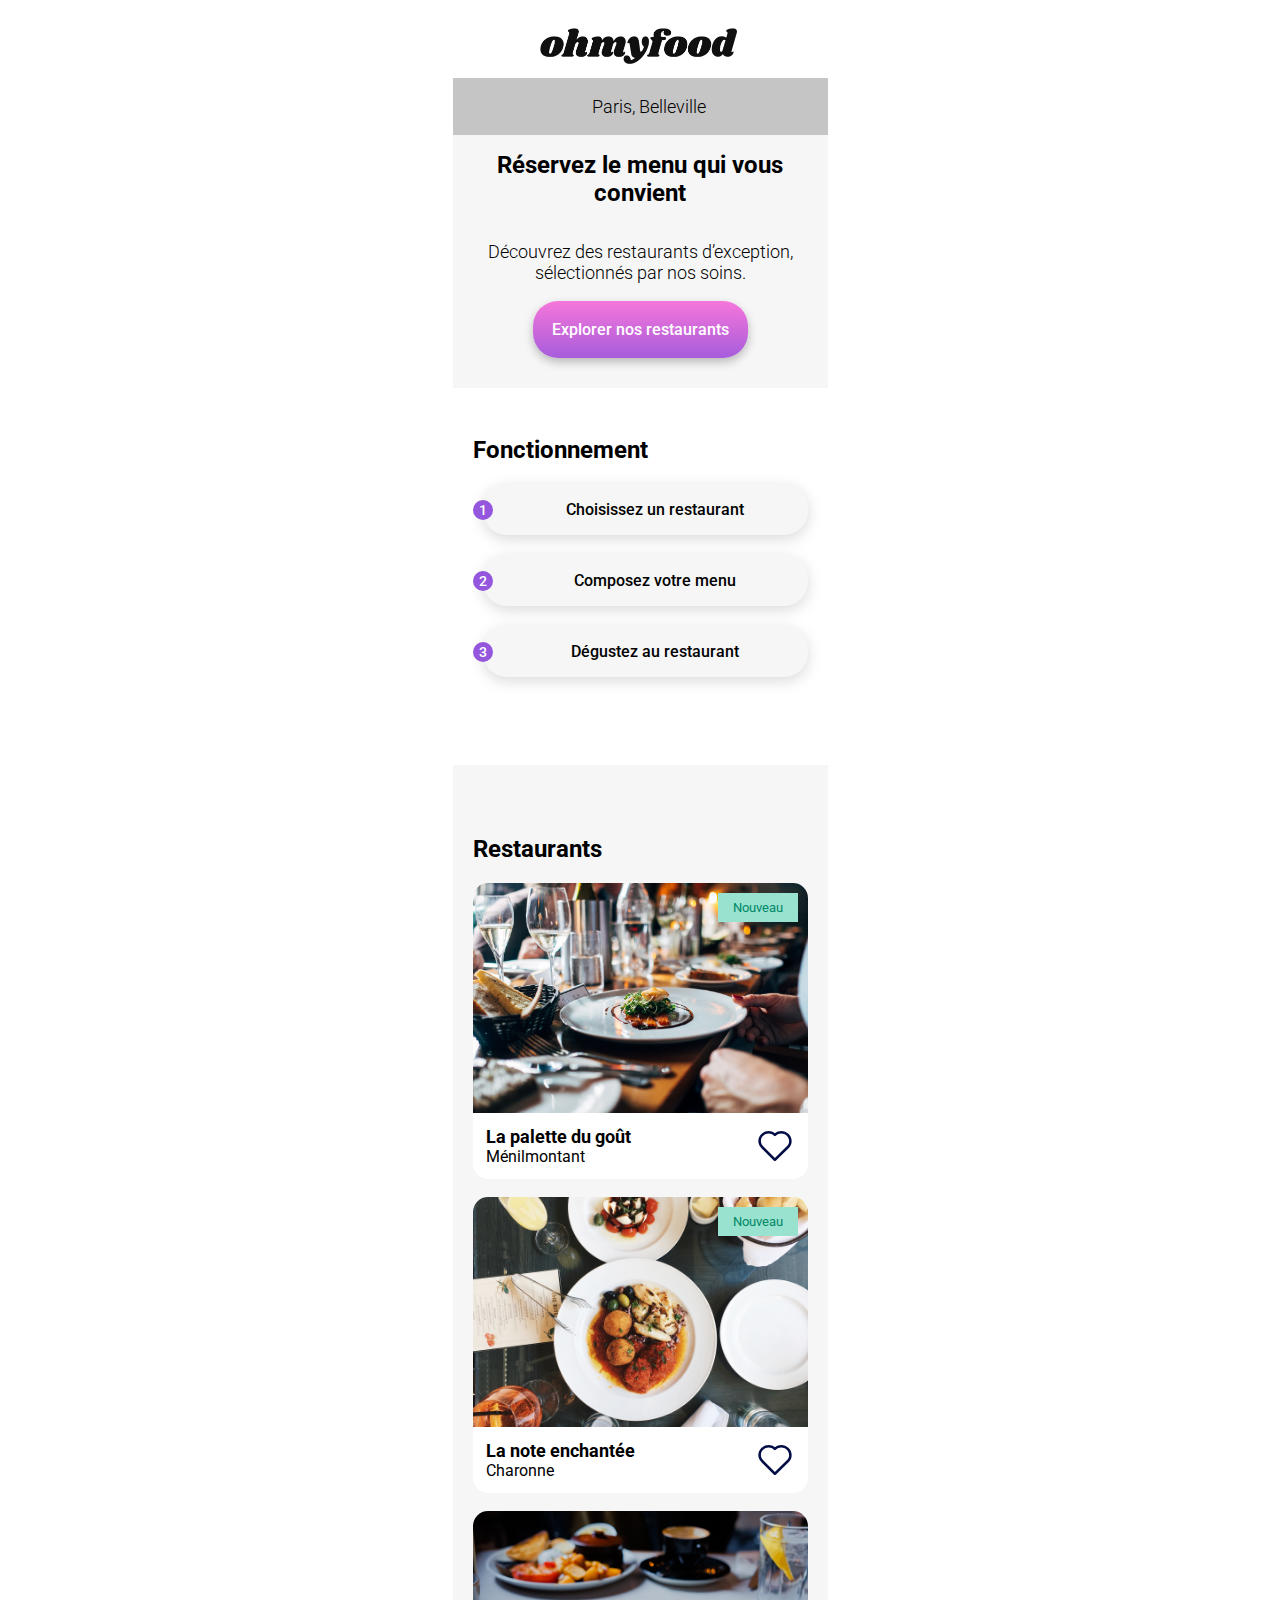
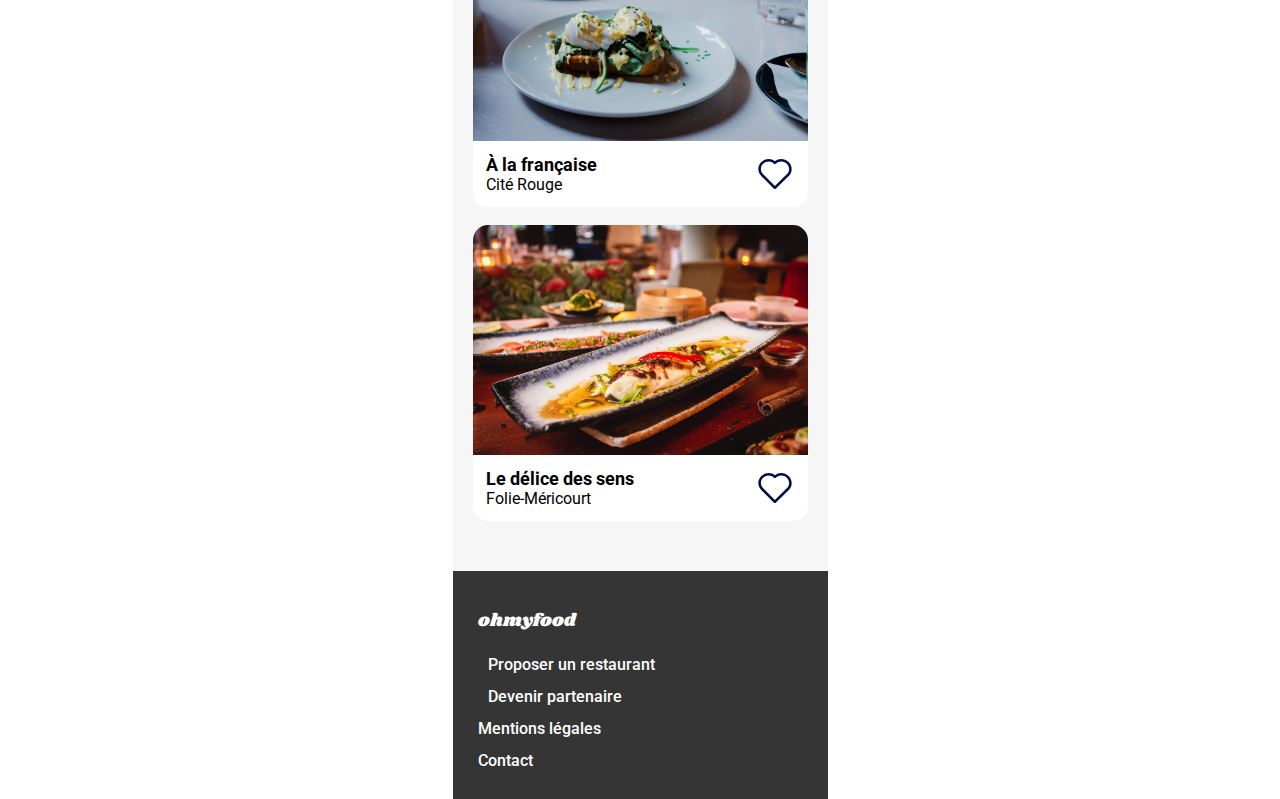
==== commit b9eb8aef: "ajout modifications hover et le bouton commander" ====
--- a/index.html
+++ b/index.html
@@ -117,12 +117,77 @@
                 <h3 class="section_title-card">La palette du goût</h3>
                 <p>Ménilmontant</p>
               </div>
-              <button type="button" id="btn_like">
-                <i class="fa-solid fa-heart fa-xl"></i>
-              </button>
+              <span class="heart-container">
+                <svg
+                  width="40px"
+                  height="40px"
+                  viewBox="0 0 24 24"
+                  fill="none"
+                  xmlns="http://www.w3.org/2000/svg"
+                  class="empty-heart"
+                >
+                  <path
+                    fill-rule="evenodd"
+                    clip-rule="evenodd"
+                    d="M11.3783 5.88622C9.66902 4.10486 6.79049 4.0794 4.92308 5.90387C4.91717 5.90965 4.91116 5.91534 4.90506 5.92092C3.09331 7.58038 3.06654 10.3577 4.92308 12.1716L4.92796 12.1763L11.9374 19.1469L19.0769 12.1716C19.0828 12.1658 19.0888 12.1601 19.0949 12.1545C20.9067 10.495 20.9335 7.71772 19.0769 5.90387C17.2195 4.08919 14.3268 4.08919 12.4694 5.90387C12.3227 6.04722 12.125 6.12596 11.9202 6.12264C11.7154 6.11933 11.5204 6.03424 11.3783 5.88622ZM11.9465 4.31813C9.59468 2.40387 6.12292 2.58601 3.85838 4.79012C1.36802 7.08049 1.39686 10.8778 3.84702 13.2742C3.84785 13.275 3.84869 13.2759 3.84952 13.2767L11.391 20.7763C11.689 21.0727 12.1688 21.0748 12.4694 20.7811L20.1419 13.2851C22.6328 10.9939 22.603 7.19491 20.1505 4.79876C17.8724 2.57305 14.397 2.41284 11.9465 4.31813Z"
+                    fill="#030D45"
+                  />
+                </svg>
+                <svg
+                  class="full-heart"
+                  width="40px"
+                  height="40px"
+                  viewBox="0 0 24 24"
+                  fill="none"
+                  xmlns="http://www.w3.org/2000/svg"
+                >
+                  <defs>
+                    <linearGradient
+                      id="gradient"
+                      gradientUnits="userSpaceOnUse"
+                    >
+                      <stop offset="0" style="stop-color: purple" />
+                      <stop offset="1" style="stop-color: pink" />
+                    </linearGradient>
+                    <mask
+                      id="heart-icon-mask"
+                      maskUnits="userSpaceOnUse"
+                      x="0"
+                      y="0"
+                      width="512"
+                      height="512"
+                    >
+                      <path
+                        d="M22 9.07503C22 10.7199 21.2857 12.1591 20.1633 13.2899L12.5102 20.7944C12.3061 20.8972 12.2041 21 12 21C11.7959 21 11.5918 20.8972 11.4898 20.7944L3.83673 13.1871C2.71429 12.0563 2 10.5142 2 8.86943C2 7.3274 2.71429 5.88818 3.83673 4.75737C5.06122 3.62655 6.59184 2.90694 8.22449 3.00974C9.55102 3.00974 10.7755 3.52375 11.7959 4.34616C14.2449 2.39293 17.7143 2.59853 19.9592 4.86017C21.2857 5.88818 22 7.4302 22 9.07503Z"
+                        fill="white"
+                      />
+                    </mask>
+                  </defs>
+                  <g mask="url(#heart-icon-mask)">
+                    <rect
+                      x="0"
+                      y="0"
+                      width="512"
+                      height="512"
+                      fill="rgba(255, 192, 203,0.5)"
+                    />
+                    <rect
+                      class="heart-gradient"
+                      x="0"
+                      y="0"
+                      width="512"
+                      height="512"
+                      fill="url(#gradient)"
+                    />
+                  </g>
+                </svg>
+              </span>
             </div>
           </a>
-          <a href="" class="section_restaurants_card">
+          <a
+            href="./restaurants/laNoteEnchantee.html"
+            class="section_restaurants_card"
+          >
             <div class="btn_container">
               <button class="btn_new">Nouveau</button>
             </div>
@@ -135,12 +200,77 @@
                 <h3 class="section_title-card">La note enchantée</h3>
                 <p>Charonne</p>
               </div>
-              <button type="button" id="btn_like">
-                <i class="fa-solid fa-heart fa-xl"></i>
-              </button>
+              <span class="heart-container">
+                <svg
+                  width="40px"
+                  height="40px"
+                  viewBox="0 0 24 24"
+                  fill="none"
+                  xmlns="http://www.w3.org/2000/svg"
+                  class="empty-heart"
+                >
+                  <path
+                    fill-rule="evenodd"
+                    clip-rule="evenodd"
+                    d="M11.3783 5.88622C9.66902 4.10486 6.79049 4.0794 4.92308 5.90387C4.91717 5.90965 4.91116 5.91534 4.90506 5.92092C3.09331 7.58038 3.06654 10.3577 4.92308 12.1716L4.92796 12.1763L11.9374 19.1469L19.0769 12.1716C19.0828 12.1658 19.0888 12.1601 19.0949 12.1545C20.9067 10.495 20.9335 7.71772 19.0769 5.90387C17.2195 4.08919 14.3268 4.08919 12.4694 5.90387C12.3227 6.04722 12.125 6.12596 11.9202 6.12264C11.7154 6.11933 11.5204 6.03424 11.3783 5.88622ZM11.9465 4.31813C9.59468 2.40387 6.12292 2.58601 3.85838 4.79012C1.36802 7.08049 1.39686 10.8778 3.84702 13.2742C3.84785 13.275 3.84869 13.2759 3.84952 13.2767L11.391 20.7763C11.689 21.0727 12.1688 21.0748 12.4694 20.7811L20.1419 13.2851C22.6328 10.9939 22.603 7.19491 20.1505 4.79876C17.8724 2.57305 14.397 2.41284 11.9465 4.31813Z"
+                    fill="#030D45"
+                  />
+                </svg>
+                <svg
+                  class="full-heart"
+                  width="40px"
+                  height="40px"
+                  viewBox="0 0 24 24"
+                  fill="none"
+                  xmlns="http://www.w3.org/2000/svg"
+                >
+                  <defs>
+                    <linearGradient
+                      id="gradient"
+                      gradientUnits="userSpaceOnUse"
+                    >
+                      <stop offset="0" style="stop-color: purple" />
+                      <stop offset="1" style="stop-color: pink" />
+                    </linearGradient>
+                    <mask
+                      id="heart-icon-mask"
+                      maskUnits="userSpaceOnUse"
+                      x="0"
+                      y="0"
+                      width="512"
+                      height="512"
+                    >
+                      <path
+                        d="M22 9.07503C22 10.7199 21.2857 12.1591 20.1633 13.2899L12.5102 20.7944C12.3061 20.8972 12.2041 21 12 21C11.7959 21 11.5918 20.8972 11.4898 20.7944L3.83673 13.1871C2.71429 12.0563 2 10.5142 2 8.86943C2 7.3274 2.71429 5.88818 3.83673 4.75737C5.06122 3.62655 6.59184 2.90694 8.22449 3.00974C9.55102 3.00974 10.7755 3.52375 11.7959 4.34616C14.2449 2.39293 17.7143 2.59853 19.9592 4.86017C21.2857 5.88818 22 7.4302 22 9.07503Z"
+                        fill="white"
+                      />
+                    </mask>
+                  </defs>
+                  <g mask="url(#heart-icon-mask)">
+                    <rect
+                      x="0"
+                      y="0"
+                      width="512"
+                      height="512"
+                      fill="rgba(255, 192, 203,0.5)"
+                    />
+                    <rect
+                      class="heart-gradient"
+                      x="0"
+                      y="0"
+                      width="512"
+                      height="512"
+                      fill="url(#gradient)"
+                    />
+                  </g>
+                </svg>
+              </span>
             </div>
           </a>
-          <a href="" class="section_restaurants_card">
+          <a
+            href="./restaurants/aLaFrançaise.html"
+            class="section_restaurants_card"
+          >
             <img
               src="./assets/images/restaurants/toa-heftiba-DQKerTsQwi0-unsplash.jpg"
               alt="assiestte appétissante ohmyfood"
@@ -150,12 +280,77 @@
                 <h3 class="section_title-card">À la française</h3>
                 <p>Cité Rouge</p>
               </div>
-              <button type="button" id="btn_like">
-                <i class="fa-solid fa-heart fa-xl"></i>
-              </button>
+              <span class="heart-container">
+                <svg
+                  width="40px"
+                  height="40px"
+                  viewBox="0 0 24 24"
+                  fill="none"
+                  xmlns="http://www.w3.org/2000/svg"
+                  class="empty-heart"
+                >
+                  <path
+                    fill-rule="evenodd"
+                    clip-rule="evenodd"
+                    d="M11.3783 5.88622C9.66902 4.10486 6.79049 4.0794 4.92308 5.90387C4.91717 5.90965 4.91116 5.91534 4.90506 5.92092C3.09331 7.58038 3.06654 10.3577 4.92308 12.1716L4.92796 12.1763L11.9374 19.1469L19.0769 12.1716C19.0828 12.1658 19.0888 12.1601 19.0949 12.1545C20.9067 10.495 20.9335 7.71772 19.0769 5.90387C17.2195 4.08919 14.3268 4.08919 12.4694 5.90387C12.3227 6.04722 12.125 6.12596 11.9202 6.12264C11.7154 6.11933 11.5204 6.03424 11.3783 5.88622ZM11.9465 4.31813C9.59468 2.40387 6.12292 2.58601 3.85838 4.79012C1.36802 7.08049 1.39686 10.8778 3.84702 13.2742C3.84785 13.275 3.84869 13.2759 3.84952 13.2767L11.391 20.7763C11.689 21.0727 12.1688 21.0748 12.4694 20.7811L20.1419 13.2851C22.6328 10.9939 22.603 7.19491 20.1505 4.79876C17.8724 2.57305 14.397 2.41284 11.9465 4.31813Z"
+                    fill="#030D45"
+                  />
+                </svg>
+                <svg
+                  class="full-heart"
+                  width="40px"
+                  height="40px"
+                  viewBox="0 0 24 24"
+                  fill="none"
+                  xmlns="http://www.w3.org/2000/svg"
+                >
+                  <defs>
+                    <linearGradient
+                      id="gradient"
+                      gradientUnits="userSpaceOnUse"
+                    >
+                      <stop offset="0" style="stop-color: purple" />
+                      <stop offset="1" style="stop-color: pink" />
+                    </linearGradient>
+                    <mask
+                      id="heart-icon-mask"
+                      maskUnits="userSpaceOnUse"
+                      x="0"
+                      y="0"
+                      width="512"
+                      height="512"
+                    >
+                      <path
+                        d="M22 9.07503C22 10.7199 21.2857 12.1591 20.1633 13.2899L12.5102 20.7944C12.3061 20.8972 12.2041 21 12 21C11.7959 21 11.5918 20.8972 11.4898 20.7944L3.83673 13.1871C2.71429 12.0563 2 10.5142 2 8.86943C2 7.3274 2.71429 5.88818 3.83673 4.75737C5.06122 3.62655 6.59184 2.90694 8.22449 3.00974C9.55102 3.00974 10.7755 3.52375 11.7959 4.34616C14.2449 2.39293 17.7143 2.59853 19.9592 4.86017C21.2857 5.88818 22 7.4302 22 9.07503Z"
+                        fill="white"
+                      />
+                    </mask>
+                  </defs>
+                  <g mask="url(#heart-icon-mask)">
+                    <rect
+                      x="0"
+                      y="0"
+                      width="512"
+                      height="512"
+                      fill="rgba(255, 192, 203,0.5)"
+                    />
+                    <rect
+                      class="heart-gradient"
+                      x="0"
+                      y="0"
+                      width="512"
+                      height="512"
+                      fill="url(#gradient)"
+                    />
+                  </g>
+                </svg>
+              </span>
             </div>
           </a>
-          <a href="" class="section_restaurants_card">
+          <a
+            href="./restaurants/leDeliceDesSens.html"
+            class="section_restaurants_card"
+          >
             <img
               src="./assets/images/restaurants/louis-hansel-shotsoflouis-qNBGVyOCY8Q-unsplash.jpg"
               alt="assiestte appétissante ohmyfood"
@@ -165,9 +360,71 @@
                 <h3 class="section_title-card">Le délice des sens</h3>
                 <p>Folie-Méricourt</p>
               </div>
-              <button type="button" id="btn_like">
-                <i class="fa-solid fa-heart fa-xl"></i>
-              </button>
+              <span class="heart-container">
+                <svg
+                  width="40px"
+                  height="40px"
+                  viewBox="0 0 24 24"
+                  fill="none"
+                  xmlns="http://www.w3.org/2000/svg"
+                  class="empty-heart"
+                >
+                  <path
+                    fill-rule="evenodd"
+                    clip-rule="evenodd"
+                    d="M11.3783 5.88622C9.66902 4.10486 6.79049 4.0794 4.92308 5.90387C4.91717 5.90965 4.91116 5.91534 4.90506 5.92092C3.09331 7.58038 3.06654 10.3577 4.92308 12.1716L4.92796 12.1763L11.9374 19.1469L19.0769 12.1716C19.0828 12.1658 19.0888 12.1601 19.0949 12.1545C20.9067 10.495 20.9335 7.71772 19.0769 5.90387C17.2195 4.08919 14.3268 4.08919 12.4694 5.90387C12.3227 6.04722 12.125 6.12596 11.9202 6.12264C11.7154 6.11933 11.5204 6.03424 11.3783 5.88622ZM11.9465 4.31813C9.59468 2.40387 6.12292 2.58601 3.85838 4.79012C1.36802 7.08049 1.39686 10.8778 3.84702 13.2742C3.84785 13.275 3.84869 13.2759 3.84952 13.2767L11.391 20.7763C11.689 21.0727 12.1688 21.0748 12.4694 20.7811L20.1419 13.2851C22.6328 10.9939 22.603 7.19491 20.1505 4.79876C17.8724 2.57305 14.397 2.41284 11.9465 4.31813Z"
+                    fill="#030D45"
+                  />
+                </svg>
+                <svg
+                  class="full-heart"
+                  width="40px"
+                  height="40px"
+                  viewBox="0 0 24 24"
+                  fill="none"
+                  xmlns="http://www.w3.org/2000/svg"
+                >
+                  <defs>
+                    <linearGradient
+                      id="gradient"
+                      gradientUnits="userSpaceOnUse"
+                    >
+                      <stop offset="0" style="stop-color: purple" />
+                      <stop offset="1" style="stop-color: pink" />
+                    </linearGradient>
+                    <mask
+                      id="heart-icon-mask"
+                      maskUnits="userSpaceOnUse"
+                      x="0"
+                      y="0"
+                      width="512"
+                      height="512"
+                    >
+                      <path
+                        d="M22 9.07503C22 10.7199 21.2857 12.1591 20.1633 13.2899L12.5102 20.7944C12.3061 20.8972 12.2041 21 12 21C11.7959 21 11.5918 20.8972 11.4898 20.7944L3.83673 13.1871C2.71429 12.0563 2 10.5142 2 8.86943C2 7.3274 2.71429 5.88818 3.83673 4.75737C5.06122 3.62655 6.59184 2.90694 8.22449 3.00974C9.55102 3.00974 10.7755 3.52375 11.7959 4.34616C14.2449 2.39293 17.7143 2.59853 19.9592 4.86017C21.2857 5.88818 22 7.4302 22 9.07503Z"
+                        fill="white"
+                      />
+                    </mask>
+                  </defs>
+                  <g mask="url(#heart-icon-mask)">
+                    <rect
+                      x="0"
+                      y="0"
+                      width="512"
+                      height="512"
+                      fill="rgba(255, 192, 203,0.5)"
+                    />
+                    <rect
+                      class="heart-gradient"
+                      x="0"
+                      y="0"
+                      width="512"
+                      height="512"
+                      fill="url(#gradient)"
+                    />
+                  </g>
+                </svg>
+              </span>
             </div>
           </a>
         </div>
--- a/assets/styles.css
+++ b/assets/styles.css
@@ -89,6 +89,7 @@
   text-align: center;
   background-color: var(--filter-color);
   box-sizing: border-box;
+  padding-bottom: 15px;
 }
 .header_nav h1 {
   font-size: 24px;
@@ -156,6 +157,7 @@
 
 .rounded-container {
   position: absolute;
+  height: 100%;
   left: -10px;
   display: flex;
   justify-content: center;
@@ -187,7 +189,6 @@
   align-items: center;
   gap: 18px;
   box-sizing: border-box;
-  border: 2px solid pink;
 }
 .section_restaurants_card {
   cursor: pointer;
@@ -199,7 +200,6 @@
   justify-content: center;
   flex-direction: column;
   position: relative;
-  border: 2px solid green;
 }
 .section_restaurants_card img {
   object-fit: cover;
@@ -211,7 +211,6 @@
   color: black;
   justify-content: space-between;
   padding: 13px;
-  border: 2px solid yellow;
 }
 .section_restaurants_card-info p {
   margin: 0;
@@ -228,8 +227,8 @@
 /*Bouton nouveau dans la partie restaurants*/
 .btn_container {
   position: absolute;
-  display: flex;
-  justify-content: flex-end;
+  top: 10px;
+  right: 10px;
 }
 
 .btn_new {
@@ -282,7 +281,7 @@
 
 /** fin Footer **/
 /***********FIN**ACCUEIL**********/
-/** Page du restaurant la Palette du Goût **/
+/***** PAGE RESTAURANTS  *****/
 /*Bouton pour retourner à la page d'accueil*/
 .header_container-link .btn_return {
   border: none;
@@ -304,14 +303,29 @@
   display: flex;
 }
 
-/*Imge de fond du site */
+/*** Image de fond du site ***/
+/*image du restaurant la palette du gout*/
 .menu_container-img {
   background-image: url("../assets/images/restaurants/jay-wennington-N_Y88TWmGwA-unsplash.jpg");
   background-size: contain;
-  box-sizing: border-box;
-}
-
-/*La partie restaurant favoris(bouton like)*/
+  /*image du restaurant la note enchantée*/
+  /*image du restaurant A la française*/
+  /*image du restaurant Le délice des sens*/
+}
+.menu_container-img-1 {
+  background-image: url("../assets/images/restaurants/stil-u2Lp8tXIcjw-unsplash.jpg");
+  background-size: contain;
+}
+.menu_container-img-2 {
+  background-image: url("../assets/images/restaurants/toa-heftiba-DQKerTsQwi0-unsplash.jpg");
+  background-size: contain;
+}
+.menu_container-img-3 {
+  background-image: url("../assets/images/restaurants/louis-hansel-shotsoflouis-qNBGVyOCY8Q-unsplash.jpg");
+  background-size: contain;
+}
+
+/*Les boutons like*/
 .heart-container {
   position: initial;
   right: 1rem;
@@ -383,7 +397,6 @@
   box-sizing: border-box;
   display: flex;
   flex-direction: column;
-  border: 2px solid green;
 }
 
 .menu_content {
@@ -398,8 +411,8 @@
   gap: 40px;
   padding: 15px;
   padding-top: 32px;
+  padding-bottom: 40px;
   margin-top: 200px;
-  border: 2px solid red;
   /*entrées*/
   /*Plats*/
   /*Desserts*/
@@ -414,8 +427,18 @@
   width: 100%;
   border-radius: 15px;
   box-sizing: border-box;
+  overflow: hidden;
   /*box shadow*/
   box-shadow: 0px 4.011px 15.043px 0px rgba(0, 0, 0, 0.1);
+}
+.menu_content-card-container {
+  display: flex;
+  align-items: flex-end;
+  justify-content: space-between;
+  width: 100%;
+  gap: 15px;
+  padding: 15px;
+  width: 100%;
   overflow: hidden;
 }
 .menu_content-entrees {
@@ -463,44 +486,40 @@
   margin: 0;
 }
 .menu_content h3 {
-  margin: 15px;
+  margin: 0;
 }
 
 /*test*/
 .menu_content-card-title {
-  margin: 15px 0 15px 15px;
-  border: 2px solid palevioletred;
   overflow: hidden;
-}
-
-/*Le bouton commander*/
-.btn_commander {
-  display: flex;
-  flex-direction: column;
-  align-items: center;
-  justify-content: center;
-  padding: 40px 0;
-  border: 2px solid palevioletred;
 }
 
 /*test*/
 /*Animations pour selectionner les plats*/
 .menu_animation {
-  transition: 1s;
-  margin-right: -50px;
   background-color: var(--accent-color);
   color: white;
+  width: 80px;
+  height: 80px;
+  display: flex;
+  justify-content: center;
+  align-items: center;
+  margin-right: -80px;
+  /*
+  background-color: var(--accent-color);
+  color: white;
   border-radius: 0 15px 15px 0;
-  display: flex;
-  align-items: center;
-  justify-content: center;
+
+  */
 }
 
 .menu_content-card:hover .menu_animation {
   margin-right: 0;
-  width: 50px;
-  height: 80px;
 }
 
 /*
-@media (min-width: 767.98px) {} *//*# sourceMappingURL=styles.css.map */+@media (min-width: 767.98px) {} 
+
+   transition: 1s;
+    margin: 0;
+    margin-right: -80px;*//*# sourceMappingURL=styles.css.map */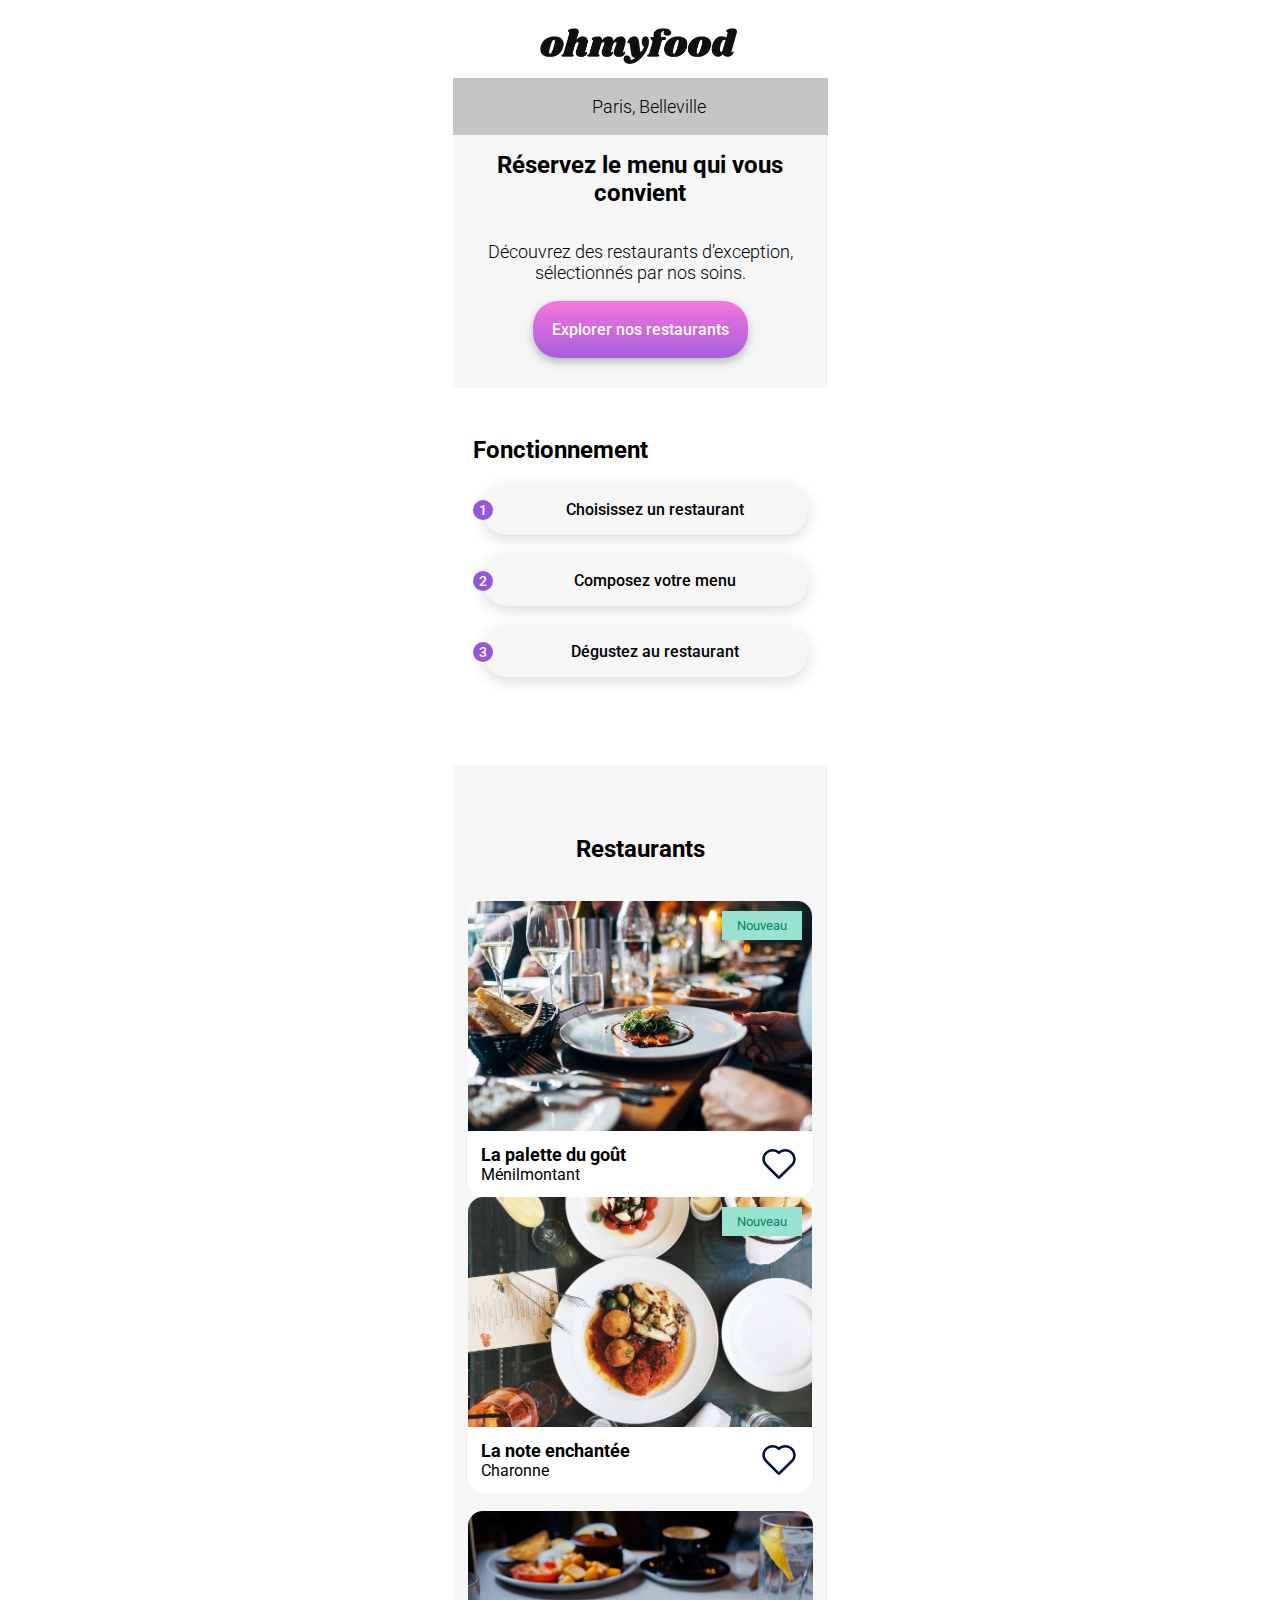
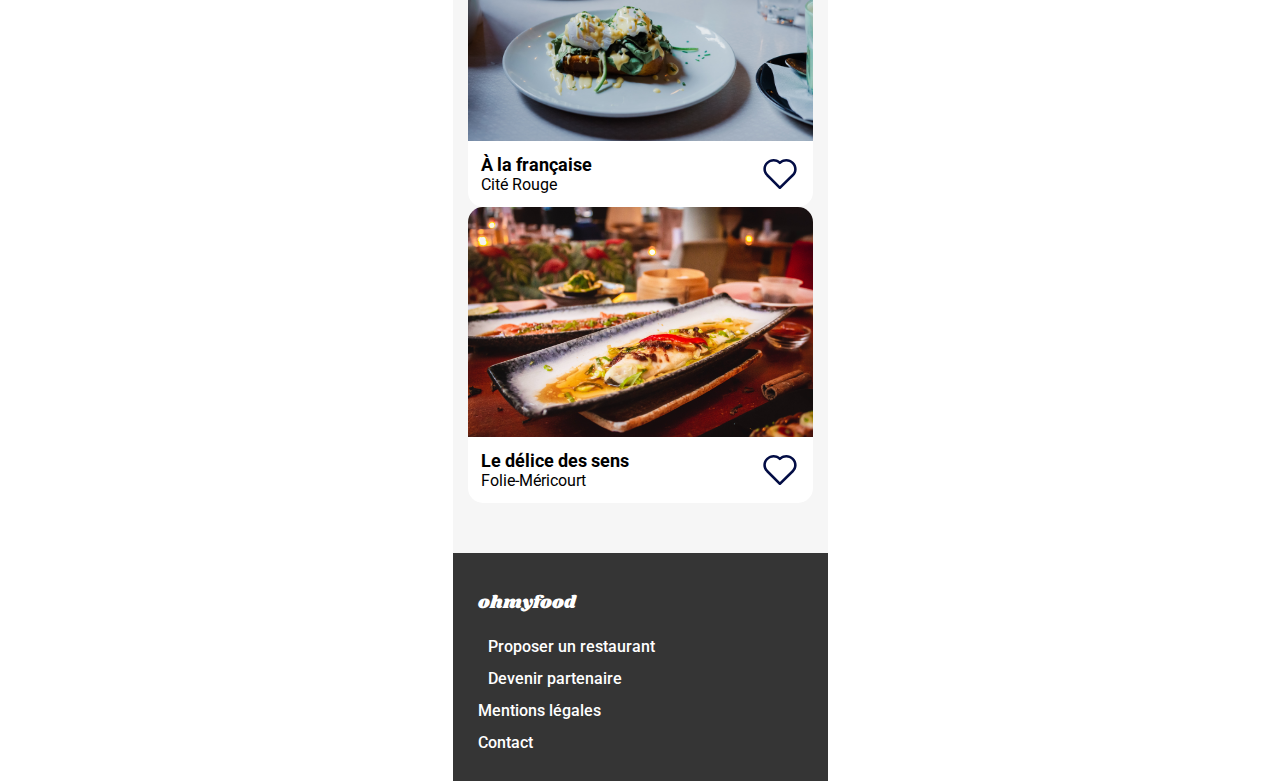
==== commit 4359ef5c: "Debut responsive desktop" ====
--- a/index.html
+++ b/index.html
@@ -99,334 +99,338 @@
       </section>
 
       <section class="section_restaurants">
-        <h2 class="section_title">Restaurants</h2>
         <div class="section_restaurants-content">
-          <a
-            href="./restaurants/laPaletteDuGout.html"
-            class="section_restaurants_card"
-          >
-            <div class="btn_container">
-              <button class="btn_new">Nouveau</button>
-            </div>
-            <img
-              src="./assets/images/restaurants/jay-wennington-N_Y88TWmGwA-unsplash.jpg"
-              alt="assiestte appétissante ohmyfood"
-            />
-            <div class="section_restaurants_card-info">
-              <div class="section_restaurants_card-title">
-                <h3 class="section_title-card">La palette du goût</h3>
-                <p>Ménilmontant</p>
-              </div>
-              <span class="heart-container">
-                <svg
-                  width="40px"
-                  height="40px"
-                  viewBox="0 0 24 24"
-                  fill="none"
-                  xmlns="http://www.w3.org/2000/svg"
-                  class="empty-heart"
-                >
-                  <path
-                    fill-rule="evenodd"
-                    clip-rule="evenodd"
-                    d="M11.3783 5.88622C9.66902 4.10486 6.79049 4.0794 4.92308 5.90387C4.91717 5.90965 4.91116 5.91534 4.90506 5.92092C3.09331 7.58038 3.06654 10.3577 4.92308 12.1716L4.92796 12.1763L11.9374 19.1469L19.0769 12.1716C19.0828 12.1658 19.0888 12.1601 19.0949 12.1545C20.9067 10.495 20.9335 7.71772 19.0769 5.90387C17.2195 4.08919 14.3268 4.08919 12.4694 5.90387C12.3227 6.04722 12.125 6.12596 11.9202 6.12264C11.7154 6.11933 11.5204 6.03424 11.3783 5.88622ZM11.9465 4.31813C9.59468 2.40387 6.12292 2.58601 3.85838 4.79012C1.36802 7.08049 1.39686 10.8778 3.84702 13.2742C3.84785 13.275 3.84869 13.2759 3.84952 13.2767L11.391 20.7763C11.689 21.0727 12.1688 21.0748 12.4694 20.7811L20.1419 13.2851C22.6328 10.9939 22.603 7.19491 20.1505 4.79876C17.8724 2.57305 14.397 2.41284 11.9465 4.31813Z"
-                    fill="#030D45"
-                  />
-                </svg>
-                <svg
-                  class="full-heart"
-                  width="40px"
-                  height="40px"
-                  viewBox="0 0 24 24"
-                  fill="none"
-                  xmlns="http://www.w3.org/2000/svg"
-                >
-                  <defs>
-                    <linearGradient
-                      id="gradient"
-                      gradientUnits="userSpaceOnUse"
-                    >
-                      <stop offset="0" style="stop-color: purple" />
-                      <stop offset="1" style="stop-color: pink" />
-                    </linearGradient>
-                    <mask
-                      id="heart-icon-mask"
-                      maskUnits="userSpaceOnUse"
-                      x="0"
-                      y="0"
-                      width="512"
-                      height="512"
-                    >
-                      <path
-                        d="M22 9.07503C22 10.7199 21.2857 12.1591 20.1633 13.2899L12.5102 20.7944C12.3061 20.8972 12.2041 21 12 21C11.7959 21 11.5918 20.8972 11.4898 20.7944L3.83673 13.1871C2.71429 12.0563 2 10.5142 2 8.86943C2 7.3274 2.71429 5.88818 3.83673 4.75737C5.06122 3.62655 6.59184 2.90694 8.22449 3.00974C9.55102 3.00974 10.7755 3.52375 11.7959 4.34616C14.2449 2.39293 17.7143 2.59853 19.9592 4.86017C21.2857 5.88818 22 7.4302 22 9.07503Z"
-                        fill="white"
-                      />
-                    </mask>
-                  </defs>
-                  <g mask="url(#heart-icon-mask)">
-                    <rect
-                      x="0"
-                      y="0"
-                      width="512"
-                      height="512"
-                      fill="rgba(255, 192, 203,0.5)"
+          <h2 class="section_title">Restaurants</h2>
+          <div class="section_restaurants-content-column">
+            <a
+              href="./restaurants/laPaletteDuGout.html"
+              class="section_restaurants_card"
+            >
+              <div class="btn_container">
+                <button class="btn_new">Nouveau</button>
+              </div>
+              <img
+                src="./assets/images/restaurants/jay-wennington-N_Y88TWmGwA-unsplash.jpg"
+                alt="assiestte appétissante ohmyfood"
+              />
+              <div class="section_restaurants_card-info">
+                <div class="section_restaurants_card-title">
+                  <h3 class="section_title-card">La palette du goût</h3>
+                  <p>Ménilmontant</p>
+                </div>
+                <span class="heart-container">
+                  <svg
+                    width="40px"
+                    height="40px"
+                    viewBox="0 0 24 24"
+                    fill="none"
+                    xmlns="http://www.w3.org/2000/svg"
+                    class="empty-heart"
+                  >
+                    <path
+                      fill-rule="evenodd"
+                      clip-rule="evenodd"
+                      d="M11.3783 5.88622C9.66902 4.10486 6.79049 4.0794 4.92308 5.90387C4.91717 5.90965 4.91116 5.91534 4.90506 5.92092C3.09331 7.58038 3.06654 10.3577 4.92308 12.1716L4.92796 12.1763L11.9374 19.1469L19.0769 12.1716C19.0828 12.1658 19.0888 12.1601 19.0949 12.1545C20.9067 10.495 20.9335 7.71772 19.0769 5.90387C17.2195 4.08919 14.3268 4.08919 12.4694 5.90387C12.3227 6.04722 12.125 6.12596 11.9202 6.12264C11.7154 6.11933 11.5204 6.03424 11.3783 5.88622ZM11.9465 4.31813C9.59468 2.40387 6.12292 2.58601 3.85838 4.79012C1.36802 7.08049 1.39686 10.8778 3.84702 13.2742C3.84785 13.275 3.84869 13.2759 3.84952 13.2767L11.391 20.7763C11.689 21.0727 12.1688 21.0748 12.4694 20.7811L20.1419 13.2851C22.6328 10.9939 22.603 7.19491 20.1505 4.79876C17.8724 2.57305 14.397 2.41284 11.9465 4.31813Z"
+                      fill="#030D45"
                     />
-                    <rect
-                      class="heart-gradient"
-                      x="0"
-                      y="0"
-                      width="512"
-                      height="512"
-                      fill="url(#gradient)"
+                  </svg>
+                  <svg
+                    class="full-heart"
+                    width="40px"
+                    height="40px"
+                    viewBox="0 0 24 24"
+                    fill="none"
+                    xmlns="http://www.w3.org/2000/svg"
+                  >
+                    <defs>
+                      <linearGradient
+                        id="gradient"
+                        gradientUnits="userSpaceOnUse"
+                      >
+                        <stop offset="0" style="stop-color: purple" />
+                        <stop offset="1" style="stop-color: pink" />
+                      </linearGradient>
+                      <mask
+                        id="heart-icon-mask"
+                        maskUnits="userSpaceOnUse"
+                        x="0"
+                        y="0"
+                        width="512"
+                        height="512"
+                      >
+                        <path
+                          d="M22 9.07503C22 10.7199 21.2857 12.1591 20.1633 13.2899L12.5102 20.7944C12.3061 20.8972 12.2041 21 12 21C11.7959 21 11.5918 20.8972 11.4898 20.7944L3.83673 13.1871C2.71429 12.0563 2 10.5142 2 8.86943C2 7.3274 2.71429 5.88818 3.83673 4.75737C5.06122 3.62655 6.59184 2.90694 8.22449 3.00974C9.55102 3.00974 10.7755 3.52375 11.7959 4.34616C14.2449 2.39293 17.7143 2.59853 19.9592 4.86017C21.2857 5.88818 22 7.4302 22 9.07503Z"
+                          fill="white"
+                        />
+                      </mask>
+                    </defs>
+                    <g mask="url(#heart-icon-mask)">
+                      <rect
+                        x="0"
+                        y="0"
+                        width="512"
+                        height="512"
+                        fill="rgba(255, 192, 203,0.5)"
+                      />
+                      <rect
+                        class="heart-gradient"
+                        x="0"
+                        y="0"
+                        width="512"
+                        height="512"
+                        fill="url(#gradient)"
+                      />
+                    </g>
+                  </svg>
+                </span>
+              </div>
+            </a>
+            <a
+              href="./restaurants/laNoteEnchantee.html"
+              class="section_restaurants_card"
+            >
+              <div class="btn_container">
+                <button class="btn_new">Nouveau</button>
+              </div>
+              <img
+                src="./assets/images/restaurants/stil-u2Lp8tXIcjw-unsplash.jpg"
+                alt="assiestte appétissante ohmyfood"
+              />
+              <div class="section_restaurants_card-info">
+                <div class="section_restaurants_card-title">
+                  <h3 class="section_title-card">La note enchantée</h3>
+                  <p>Charonne</p>
+                </div>
+                <span class="heart-container">
+                  <svg
+                    width="40px"
+                    height="40px"
+                    viewBox="0 0 24 24"
+                    fill="none"
+                    xmlns="http://www.w3.org/2000/svg"
+                    class="empty-heart"
+                  >
+                    <path
+                      fill-rule="evenodd"
+                      clip-rule="evenodd"
+                      d="M11.3783 5.88622C9.66902 4.10486 6.79049 4.0794 4.92308 5.90387C4.91717 5.90965 4.91116 5.91534 4.90506 5.92092C3.09331 7.58038 3.06654 10.3577 4.92308 12.1716L4.92796 12.1763L11.9374 19.1469L19.0769 12.1716C19.0828 12.1658 19.0888 12.1601 19.0949 12.1545C20.9067 10.495 20.9335 7.71772 19.0769 5.90387C17.2195 4.08919 14.3268 4.08919 12.4694 5.90387C12.3227 6.04722 12.125 6.12596 11.9202 6.12264C11.7154 6.11933 11.5204 6.03424 11.3783 5.88622ZM11.9465 4.31813C9.59468 2.40387 6.12292 2.58601 3.85838 4.79012C1.36802 7.08049 1.39686 10.8778 3.84702 13.2742C3.84785 13.275 3.84869 13.2759 3.84952 13.2767L11.391 20.7763C11.689 21.0727 12.1688 21.0748 12.4694 20.7811L20.1419 13.2851C22.6328 10.9939 22.603 7.19491 20.1505 4.79876C17.8724 2.57305 14.397 2.41284 11.9465 4.31813Z"
+                      fill="#030D45"
                     />
-                  </g>
-                </svg>
-              </span>
-            </div>
-          </a>
-          <a
-            href="./restaurants/laNoteEnchantee.html"
-            class="section_restaurants_card"
-          >
-            <div class="btn_container">
-              <button class="btn_new">Nouveau</button>
-            </div>
-            <img
-              src="./assets/images/restaurants/stil-u2Lp8tXIcjw-unsplash.jpg"
-              alt="assiestte appétissante ohmyfood"
-            />
-            <div class="section_restaurants_card-info">
-              <div class="section_restaurants_card-title">
-                <h3 class="section_title-card">La note enchantée</h3>
-                <p>Charonne</p>
-              </div>
-              <span class="heart-container">
-                <svg
-                  width="40px"
-                  height="40px"
-                  viewBox="0 0 24 24"
-                  fill="none"
-                  xmlns="http://www.w3.org/2000/svg"
-                  class="empty-heart"
-                >
-                  <path
-                    fill-rule="evenodd"
-                    clip-rule="evenodd"
-                    d="M11.3783 5.88622C9.66902 4.10486 6.79049 4.0794 4.92308 5.90387C4.91717 5.90965 4.91116 5.91534 4.90506 5.92092C3.09331 7.58038 3.06654 10.3577 4.92308 12.1716L4.92796 12.1763L11.9374 19.1469L19.0769 12.1716C19.0828 12.1658 19.0888 12.1601 19.0949 12.1545C20.9067 10.495 20.9335 7.71772 19.0769 5.90387C17.2195 4.08919 14.3268 4.08919 12.4694 5.90387C12.3227 6.04722 12.125 6.12596 11.9202 6.12264C11.7154 6.11933 11.5204 6.03424 11.3783 5.88622ZM11.9465 4.31813C9.59468 2.40387 6.12292 2.58601 3.85838 4.79012C1.36802 7.08049 1.39686 10.8778 3.84702 13.2742C3.84785 13.275 3.84869 13.2759 3.84952 13.2767L11.391 20.7763C11.689 21.0727 12.1688 21.0748 12.4694 20.7811L20.1419 13.2851C22.6328 10.9939 22.603 7.19491 20.1505 4.79876C17.8724 2.57305 14.397 2.41284 11.9465 4.31813Z"
-                    fill="#030D45"
-                  />
-                </svg>
-                <svg
-                  class="full-heart"
-                  width="40px"
-                  height="40px"
-                  viewBox="0 0 24 24"
-                  fill="none"
-                  xmlns="http://www.w3.org/2000/svg"
-                >
-                  <defs>
-                    <linearGradient
-                      id="gradient"
-                      gradientUnits="userSpaceOnUse"
-                    >
-                      <stop offset="0" style="stop-color: purple" />
-                      <stop offset="1" style="stop-color: pink" />
-                    </linearGradient>
-                    <mask
-                      id="heart-icon-mask"
-                      maskUnits="userSpaceOnUse"
-                      x="0"
-                      y="0"
-                      width="512"
-                      height="512"
-                    >
-                      <path
-                        d="M22 9.07503C22 10.7199 21.2857 12.1591 20.1633 13.2899L12.5102 20.7944C12.3061 20.8972 12.2041 21 12 21C11.7959 21 11.5918 20.8972 11.4898 20.7944L3.83673 13.1871C2.71429 12.0563 2 10.5142 2 8.86943C2 7.3274 2.71429 5.88818 3.83673 4.75737C5.06122 3.62655 6.59184 2.90694 8.22449 3.00974C9.55102 3.00974 10.7755 3.52375 11.7959 4.34616C14.2449 2.39293 17.7143 2.59853 19.9592 4.86017C21.2857 5.88818 22 7.4302 22 9.07503Z"
-                        fill="white"
-                      />
-                    </mask>
-                  </defs>
-                  <g mask="url(#heart-icon-mask)">
-                    <rect
-                      x="0"
-                      y="0"
-                      width="512"
-                      height="512"
-                      fill="rgba(255, 192, 203,0.5)"
+                  </svg>
+                  <svg
+                    class="full-heart"
+                    width="40px"
+                    height="40px"
+                    viewBox="0 0 24 24"
+                    fill="none"
+                    xmlns="http://www.w3.org/2000/svg"
+                  >
+                    <defs>
+                      <linearGradient
+                        id="gradient"
+                        gradientUnits="userSpaceOnUse"
+                      >
+                        <stop offset="0" style="stop-color: purple" />
+                        <stop offset="1" style="stop-color: pink" />
+                      </linearGradient>
+                      <mask
+                        id="heart-icon-mask"
+                        maskUnits="userSpaceOnUse"
+                        x="0"
+                        y="0"
+                        width="512"
+                        height="512"
+                      >
+                        <path
+                          d="M22 9.07503C22 10.7199 21.2857 12.1591 20.1633 13.2899L12.5102 20.7944C12.3061 20.8972 12.2041 21 12 21C11.7959 21 11.5918 20.8972 11.4898 20.7944L3.83673 13.1871C2.71429 12.0563 2 10.5142 2 8.86943C2 7.3274 2.71429 5.88818 3.83673 4.75737C5.06122 3.62655 6.59184 2.90694 8.22449 3.00974C9.55102 3.00974 10.7755 3.52375 11.7959 4.34616C14.2449 2.39293 17.7143 2.59853 19.9592 4.86017C21.2857 5.88818 22 7.4302 22 9.07503Z"
+                          fill="white"
+                        />
+                      </mask>
+                    </defs>
+                    <g mask="url(#heart-icon-mask)">
+                      <rect
+                        x="0"
+                        y="0"
+                        width="512"
+                        height="512"
+                        fill="rgba(255, 192, 203,0.5)"
+                      />
+                      <rect
+                        class="heart-gradient"
+                        x="0"
+                        y="0"
+                        width="512"
+                        height="512"
+                        fill="url(#gradient)"
+                      />
+                    </g>
+                  </svg>
+                </span>
+              </div>
+            </a>
+          </div>
+          <div class="section_restaurants-content-column">
+            <a
+              href="./restaurants/aLaFrançaise.html"
+              class="section_restaurants_card"
+            >
+              <img
+                src="./assets/images/restaurants/toa-heftiba-DQKerTsQwi0-unsplash.jpg"
+                alt="assiestte appétissante ohmyfood"
+              />
+              <div class="section_restaurants_card-info">
+                <div class="section_restaurants_card-title">
+                  <h3 class="section_title-card">À la française</h3>
+                  <p>Cité Rouge</p>
+                </div>
+                <span class="heart-container">
+                  <svg
+                    width="40px"
+                    height="40px"
+                    viewBox="0 0 24 24"
+                    fill="none"
+                    xmlns="http://www.w3.org/2000/svg"
+                    class="empty-heart"
+                  >
+                    <path
+                      fill-rule="evenodd"
+                      clip-rule="evenodd"
+                      d="M11.3783 5.88622C9.66902 4.10486 6.79049 4.0794 4.92308 5.90387C4.91717 5.90965 4.91116 5.91534 4.90506 5.92092C3.09331 7.58038 3.06654 10.3577 4.92308 12.1716L4.92796 12.1763L11.9374 19.1469L19.0769 12.1716C19.0828 12.1658 19.0888 12.1601 19.0949 12.1545C20.9067 10.495 20.9335 7.71772 19.0769 5.90387C17.2195 4.08919 14.3268 4.08919 12.4694 5.90387C12.3227 6.04722 12.125 6.12596 11.9202 6.12264C11.7154 6.11933 11.5204 6.03424 11.3783 5.88622ZM11.9465 4.31813C9.59468 2.40387 6.12292 2.58601 3.85838 4.79012C1.36802 7.08049 1.39686 10.8778 3.84702 13.2742C3.84785 13.275 3.84869 13.2759 3.84952 13.2767L11.391 20.7763C11.689 21.0727 12.1688 21.0748 12.4694 20.7811L20.1419 13.2851C22.6328 10.9939 22.603 7.19491 20.1505 4.79876C17.8724 2.57305 14.397 2.41284 11.9465 4.31813Z"
+                      fill="#030D45"
                     />
-                    <rect
-                      class="heart-gradient"
-                      x="0"
-                      y="0"
-                      width="512"
-                      height="512"
-                      fill="url(#gradient)"
+                  </svg>
+                  <svg
+                    class="full-heart"
+                    width="40px"
+                    height="40px"
+                    viewBox="0 0 24 24"
+                    fill="none"
+                    xmlns="http://www.w3.org/2000/svg"
+                  >
+                    <defs>
+                      <linearGradient
+                        id="gradient"
+                        gradientUnits="userSpaceOnUse"
+                      >
+                        <stop offset="0" style="stop-color: purple" />
+                        <stop offset="1" style="stop-color: pink" />
+                      </linearGradient>
+                      <mask
+                        id="heart-icon-mask"
+                        maskUnits="userSpaceOnUse"
+                        x="0"
+                        y="0"
+                        width="512"
+                        height="512"
+                      >
+                        <path
+                          d="M22 9.07503C22 10.7199 21.2857 12.1591 20.1633 13.2899L12.5102 20.7944C12.3061 20.8972 12.2041 21 12 21C11.7959 21 11.5918 20.8972 11.4898 20.7944L3.83673 13.1871C2.71429 12.0563 2 10.5142 2 8.86943C2 7.3274 2.71429 5.88818 3.83673 4.75737C5.06122 3.62655 6.59184 2.90694 8.22449 3.00974C9.55102 3.00974 10.7755 3.52375 11.7959 4.34616C14.2449 2.39293 17.7143 2.59853 19.9592 4.86017C21.2857 5.88818 22 7.4302 22 9.07503Z"
+                          fill="white"
+                        />
+                      </mask>
+                    </defs>
+                    <g mask="url(#heart-icon-mask)">
+                      <rect
+                        x="0"
+                        y="0"
+                        width="512"
+                        height="512"
+                        fill="rgba(255, 192, 203,0.5)"
+                      />
+                      <rect
+                        class="heart-gradient"
+                        x="0"
+                        y="0"
+                        width="512"
+                        height="512"
+                        fill="url(#gradient)"
+                      />
+                    </g>
+                  </svg>
+                </span>
+              </div>
+            </a>
+            <a
+              href="./restaurants/leDeliceDesSens.html"
+              class="section_restaurants_card"
+            >
+              <img
+                src="./assets/images/restaurants/louis-hansel-shotsoflouis-qNBGVyOCY8Q-unsplash.jpg"
+                alt="assiestte appétissante ohmyfood"
+              />
+              <div class="section_restaurants_card-info">
+                <div class="section_restaurants_card-title">
+                  <h3 class="section_title-card">Le délice des sens</h3>
+                  <p>Folie-Méricourt</p>
+                </div>
+                <span class="heart-container">
+                  <svg
+                    width="40px"
+                    height="40px"
+                    viewBox="0 0 24 24"
+                    fill="none"
+                    xmlns="http://www.w3.org/2000/svg"
+                    class="empty-heart"
+                  >
+                    <path
+                      fill-rule="evenodd"
+                      clip-rule="evenodd"
+                      d="M11.3783 5.88622C9.66902 4.10486 6.79049 4.0794 4.92308 5.90387C4.91717 5.90965 4.91116 5.91534 4.90506 5.92092C3.09331 7.58038 3.06654 10.3577 4.92308 12.1716L4.92796 12.1763L11.9374 19.1469L19.0769 12.1716C19.0828 12.1658 19.0888 12.1601 19.0949 12.1545C20.9067 10.495 20.9335 7.71772 19.0769 5.90387C17.2195 4.08919 14.3268 4.08919 12.4694 5.90387C12.3227 6.04722 12.125 6.12596 11.9202 6.12264C11.7154 6.11933 11.5204 6.03424 11.3783 5.88622ZM11.9465 4.31813C9.59468 2.40387 6.12292 2.58601 3.85838 4.79012C1.36802 7.08049 1.39686 10.8778 3.84702 13.2742C3.84785 13.275 3.84869 13.2759 3.84952 13.2767L11.391 20.7763C11.689 21.0727 12.1688 21.0748 12.4694 20.7811L20.1419 13.2851C22.6328 10.9939 22.603 7.19491 20.1505 4.79876C17.8724 2.57305 14.397 2.41284 11.9465 4.31813Z"
+                      fill="#030D45"
                     />
-                  </g>
-                </svg>
-              </span>
-            </div>
-          </a>
-          <a
-            href="./restaurants/aLaFrançaise.html"
-            class="section_restaurants_card"
-          >
-            <img
-              src="./assets/images/restaurants/toa-heftiba-DQKerTsQwi0-unsplash.jpg"
-              alt="assiestte appétissante ohmyfood"
-            />
-            <div class="section_restaurants_card-info">
-              <div class="section_restaurants_card-title">
-                <h3 class="section_title-card">À la française</h3>
-                <p>Cité Rouge</p>
-              </div>
-              <span class="heart-container">
-                <svg
-                  width="40px"
-                  height="40px"
-                  viewBox="0 0 24 24"
-                  fill="none"
-                  xmlns="http://www.w3.org/2000/svg"
-                  class="empty-heart"
-                >
-                  <path
-                    fill-rule="evenodd"
-                    clip-rule="evenodd"
-                    d="M11.3783 5.88622C9.66902 4.10486 6.79049 4.0794 4.92308 5.90387C4.91717 5.90965 4.91116 5.91534 4.90506 5.92092C3.09331 7.58038 3.06654 10.3577 4.92308 12.1716L4.92796 12.1763L11.9374 19.1469L19.0769 12.1716C19.0828 12.1658 19.0888 12.1601 19.0949 12.1545C20.9067 10.495 20.9335 7.71772 19.0769 5.90387C17.2195 4.08919 14.3268 4.08919 12.4694 5.90387C12.3227 6.04722 12.125 6.12596 11.9202 6.12264C11.7154 6.11933 11.5204 6.03424 11.3783 5.88622ZM11.9465 4.31813C9.59468 2.40387 6.12292 2.58601 3.85838 4.79012C1.36802 7.08049 1.39686 10.8778 3.84702 13.2742C3.84785 13.275 3.84869 13.2759 3.84952 13.2767L11.391 20.7763C11.689 21.0727 12.1688 21.0748 12.4694 20.7811L20.1419 13.2851C22.6328 10.9939 22.603 7.19491 20.1505 4.79876C17.8724 2.57305 14.397 2.41284 11.9465 4.31813Z"
-                    fill="#030D45"
-                  />
-                </svg>
-                <svg
-                  class="full-heart"
-                  width="40px"
-                  height="40px"
-                  viewBox="0 0 24 24"
-                  fill="none"
-                  xmlns="http://www.w3.org/2000/svg"
-                >
-                  <defs>
-                    <linearGradient
-                      id="gradient"
-                      gradientUnits="userSpaceOnUse"
-                    >
-                      <stop offset="0" style="stop-color: purple" />
-                      <stop offset="1" style="stop-color: pink" />
-                    </linearGradient>
-                    <mask
-                      id="heart-icon-mask"
-                      maskUnits="userSpaceOnUse"
-                      x="0"
-                      y="0"
-                      width="512"
-                      height="512"
-                    >
-                      <path
-                        d="M22 9.07503C22 10.7199 21.2857 12.1591 20.1633 13.2899L12.5102 20.7944C12.3061 20.8972 12.2041 21 12 21C11.7959 21 11.5918 20.8972 11.4898 20.7944L3.83673 13.1871C2.71429 12.0563 2 10.5142 2 8.86943C2 7.3274 2.71429 5.88818 3.83673 4.75737C5.06122 3.62655 6.59184 2.90694 8.22449 3.00974C9.55102 3.00974 10.7755 3.52375 11.7959 4.34616C14.2449 2.39293 17.7143 2.59853 19.9592 4.86017C21.2857 5.88818 22 7.4302 22 9.07503Z"
-                        fill="white"
-                      />
-                    </mask>
-                  </defs>
-                  <g mask="url(#heart-icon-mask)">
-                    <rect
-                      x="0"
-                      y="0"
-                      width="512"
-                      height="512"
-                      fill="rgba(255, 192, 203,0.5)"
-                    />
-                    <rect
-                      class="heart-gradient"
-                      x="0"
-                      y="0"
-                      width="512"
-                      height="512"
-                      fill="url(#gradient)"
-                    />
-                  </g>
-                </svg>
-              </span>
-            </div>
-          </a>
-          <a
-            href="./restaurants/leDeliceDesSens.html"
-            class="section_restaurants_card"
-          >
-            <img
-              src="./assets/images/restaurants/louis-hansel-shotsoflouis-qNBGVyOCY8Q-unsplash.jpg"
-              alt="assiestte appétissante ohmyfood"
-            />
-            <div class="section_restaurants_card-info">
-              <div class="section_restaurants_card-title">
-                <h3 class="section_title-card">Le délice des sens</h3>
-                <p>Folie-Méricourt</p>
-              </div>
-              <span class="heart-container">
-                <svg
-                  width="40px"
-                  height="40px"
-                  viewBox="0 0 24 24"
-                  fill="none"
-                  xmlns="http://www.w3.org/2000/svg"
-                  class="empty-heart"
-                >
-                  <path
-                    fill-rule="evenodd"
-                    clip-rule="evenodd"
-                    d="M11.3783 5.88622C9.66902 4.10486 6.79049 4.0794 4.92308 5.90387C4.91717 5.90965 4.91116 5.91534 4.90506 5.92092C3.09331 7.58038 3.06654 10.3577 4.92308 12.1716L4.92796 12.1763L11.9374 19.1469L19.0769 12.1716C19.0828 12.1658 19.0888 12.1601 19.0949 12.1545C20.9067 10.495 20.9335 7.71772 19.0769 5.90387C17.2195 4.08919 14.3268 4.08919 12.4694 5.90387C12.3227 6.04722 12.125 6.12596 11.9202 6.12264C11.7154 6.11933 11.5204 6.03424 11.3783 5.88622ZM11.9465 4.31813C9.59468 2.40387 6.12292 2.58601 3.85838 4.79012C1.36802 7.08049 1.39686 10.8778 3.84702 13.2742C3.84785 13.275 3.84869 13.2759 3.84952 13.2767L11.391 20.7763C11.689 21.0727 12.1688 21.0748 12.4694 20.7811L20.1419 13.2851C22.6328 10.9939 22.603 7.19491 20.1505 4.79876C17.8724 2.57305 14.397 2.41284 11.9465 4.31813Z"
-                    fill="#030D45"
-                  />
-                </svg>
-                <svg
-                  class="full-heart"
-                  width="40px"
-                  height="40px"
-                  viewBox="0 0 24 24"
-                  fill="none"
-                  xmlns="http://www.w3.org/2000/svg"
-                >
-                  <defs>
-                    <linearGradient
-                      id="gradient"
-                      gradientUnits="userSpaceOnUse"
-                    >
-                      <stop offset="0" style="stop-color: purple" />
-                      <stop offset="1" style="stop-color: pink" />
-                    </linearGradient>
-                    <mask
-                      id="heart-icon-mask"
-                      maskUnits="userSpaceOnUse"
-                      x="0"
-                      y="0"
-                      width="512"
-                      height="512"
-                    >
-                      <path
-                        d="M22 9.07503C22 10.7199 21.2857 12.1591 20.1633 13.2899L12.5102 20.7944C12.3061 20.8972 12.2041 21 12 21C11.7959 21 11.5918 20.8972 11.4898 20.7944L3.83673 13.1871C2.71429 12.0563 2 10.5142 2 8.86943C2 7.3274 2.71429 5.88818 3.83673 4.75737C5.06122 3.62655 6.59184 2.90694 8.22449 3.00974C9.55102 3.00974 10.7755 3.52375 11.7959 4.34616C14.2449 2.39293 17.7143 2.59853 19.9592 4.86017C21.2857 5.88818 22 7.4302 22 9.07503Z"
-                        fill="white"
-                      />
-                    </mask>
-                  </defs>
-                  <g mask="url(#heart-icon-mask)">
-                    <rect
-                      x="0"
-                      y="0"
-                      width="512"
-                      height="512"
-                      fill="rgba(255, 192, 203,0.5)"
-                    />
-                    <rect
-                      class="heart-gradient"
-                      x="0"
-                      y="0"
-                      width="512"
-                      height="512"
-                      fill="url(#gradient)"
-                    />
-                  </g>
-                </svg>
-              </span>
-            </div>
-          </a>
+                  </svg>
+                  <svg
+                    class="full-heart"
+                    width="40px"
+                    height="40px"
+                    viewBox="0 0 24 24"
+                    fill="none"
+                    xmlns="http://www.w3.org/2000/svg"
+                  >
+                    <defs>
+                      <linearGradient
+                        id="gradient"
+                        gradientUnits="userSpaceOnUse"
+                      >
+                        <stop offset="0" style="stop-color: purple" />
+                        <stop offset="1" style="stop-color: pink" />
+                      </linearGradient>
+                      <mask
+                        id="heart-icon-mask"
+                        maskUnits="userSpaceOnUse"
+                        x="0"
+                        y="0"
+                        width="512"
+                        height="512"
+                      >
+                        <path
+                          d="M22 9.07503C22 10.7199 21.2857 12.1591 20.1633 13.2899L12.5102 20.7944C12.3061 20.8972 12.2041 21 12 21C11.7959 21 11.5918 20.8972 11.4898 20.7944L3.83673 13.1871C2.71429 12.0563 2 10.5142 2 8.86943C2 7.3274 2.71429 5.88818 3.83673 4.75737C5.06122 3.62655 6.59184 2.90694 8.22449 3.00974C9.55102 3.00974 10.7755 3.52375 11.7959 4.34616C14.2449 2.39293 17.7143 2.59853 19.9592 4.86017C21.2857 5.88818 22 7.4302 22 9.07503Z"
+                          fill="white"
+                        />
+                      </mask>
+                    </defs>
+                    <g mask="url(#heart-icon-mask)">
+                      <rect
+                        x="0"
+                        y="0"
+                        width="512"
+                        height="512"
+                        fill="rgba(255, 192, 203,0.5)"
+                      />
+                      <rect
+                        class="heart-gradient"
+                        x="0"
+                        y="0"
+                        width="512"
+                        height="512"
+                        fill="url(#gradient)"
+                      />
+                    </g>
+                  </svg>
+                </span>
+              </div>
+            </a>
+          </div>
         </div>
       </section>
       <footer class="footer_container">
--- a/assets/styles.css
+++ b/assets/styles.css
@@ -505,21 +505,59 @@
   justify-content: center;
   align-items: center;
   margin-right: -80px;
-  /*
-  background-color: var(--accent-color);
-  color: white;
-  border-radius: 0 15px 15px 0;
-
-  */
 }
 
 .menu_content-card:hover .menu_animation {
   margin-right: 0;
 }
 
-/*
-@media (min-width: 767.98px) {} 
-
-   transition: 1s;
+@media (min-width: 1440px) {
+  .main-container {
+    max-width: 1440px;
+  }
+  .section_fonction-container {
+    margin: 50px 180px;
+  }
+  .section_fonction-content {
+    display: flex;
+    flex-direction: row;
+    gap: 15px;
+  }
+  .section_restaurants {
+    padding: 30px 0;
+    align-items: center;
+    box-sizing: border-box;
+  }
+  .section_restaurants-content {
+    display: flex;
+    align-items: flex-start;
+    width: 100%;
+    border: 2px solid greenyellow;
+  }
+  .section_restaurants-content-column {
+    display: flex;
+    width: 100%;
+    gap: 100px;
+    justify-content: space-between;
+    border: 2px solid palevioletred;
+  }
+  /*footer*/
+  .footer_content {
+    padding: 30px 25px;
+    display: flex;
+    flex-direction: row-reverse;
+    gap: 16px;
+  }
+  .footer_content h2 {
+    margin-bottom: 0;
+  }
+  .footer_content ul {
+    display: flex;
+    justify-content: baseline;
+    gap: 15px;
+    border: 2px solid red;
+  }
+  .footer_content li a {
     margin: 0;
-    margin-right: -80px;*//*# sourceMappingURL=styles.css.map */+  }
+}/*# sourceMappingURL=styles.css.map */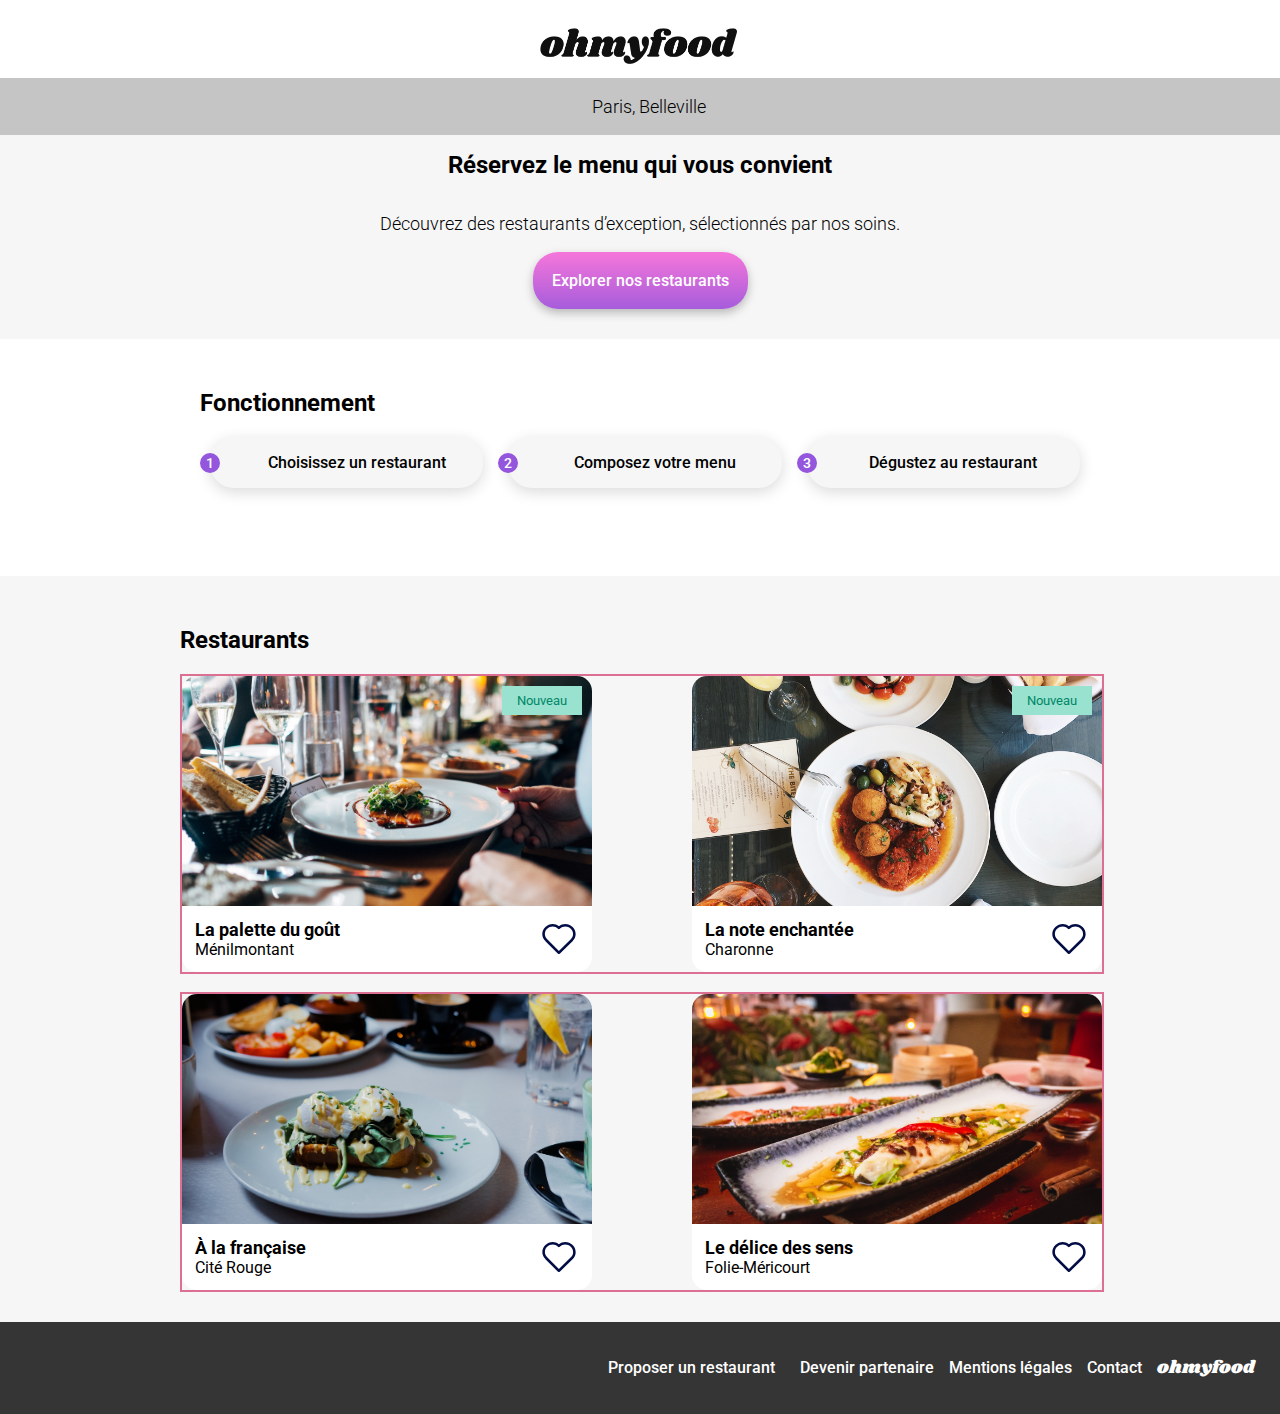
==== commit e98335a6: "add animation index.html" ====
--- a/index.html
+++ b/index.html
@@ -29,427 +29,446 @@
 
   <body>
     <div class="main-container">
-      <header>
-        <div class="header">
-          <img
-            class="header_logo"
-            src="./assets/images/logo/ohmyfood.png"
-            alt="Logo ohmyfood"
-          />
-        </div>
-        <nav class="header_nav">
-          <div class="header_nav-location">
-            <i class="fa-solid fa-location-dot"></i>
-            <p>Paris, Belleville</p>
-          </div>
-
-          <div class="header_nav">
-            <h1>Réservez le menu qui vous convient</h1>
-            <p>
-              Découvrez des restaurants d’exception, sélectionnés par nos soins.
-            </p>
-            <button id="header_nav_btn" class="btn" type="button">
-              Explorer nos restaurants
-            </button>
-          </div>
-        </nav>
-      </header>
-      <section class="section_fonction">
-        <div class="section_fonction-container">
-          <h2 class="section_title">Fonctionnement</h2>
-          <div class="section_fonction-content">
-            <div class="section_fonction-content-choice">
-              <div class="rounded-container">
-                <div class="rounded">
-                  <p>1</p>
-                </div>
-              </div>
-              <div class="icon_container">
-                <i
-                  class="fa-solid fa-mobile-screen"
-                  name="fa-mobile-screen"
-                ></i>
-              </div>
-              <p>Choisissez un restaurant</p>
-            </div>
-            <div class="section_fonction-content-choice">
-              <div class="rounded-container">
-                <div class="rounded">
-                  <p>2</p>
-                </div>
-              </div>
-              <div class="icon_container">
-                <i class="fa-solid fa-list-ul" name="fa-list-ul"></i>
-              </div>
-              <p>Composez votre menu</p>
-            </div>
-            <div class="section_fonction-content-choice">
-              <div class="rounded-container">
-                <div class="rounded">
-                  <p>3</p>
-                </div>
-              </div>
-              <div class="icon_container">
-                <i class="fa-solid fa-store" name="fa-store"></i>
-              </div>
-              <p>Dégustez au restaurant</p>
+      <div class="main-content">
+        <div class="loader_container">
+          <div class="loader_content">
+            <div class="loader_element">
+              <img
+                id="loader_element-img"
+                src="./assets/images/logo/ohmyfood.png"
+                alt="logo"
+              />
+              <div class="loader"></div>
             </div>
           </div>
         </div>
-      </section>
-
-      <section class="section_restaurants">
-        <div class="section_restaurants-content">
+
+        <header>
+          <div class="header">
+            <img
+              class="header_logo"
+              src="./assets/images/logo/ohmyfood.png"
+              alt="Logo ohmyfood"
+            />
+          </div>
+          <nav class="header_nav">
+            <div class="header_nav-location">
+              <i class="fa-solid fa-location-dot"></i>
+              <p>Paris, Belleville</p>
+            </div>
+
+            <div class="header_nav">
+              <h1>Réservez le menu qui vous convient</h1>
+              <p>
+                Découvrez des restaurants d’exception, sélectionnés par nos
+                soins.
+              </p>
+              <button id="header_nav_btn" class="btn" type="button">
+                Explorer nos restaurants
+              </button>
+            </div>
+          </nav>
+        </header>
+        <section class="section_fonction">
+          <div class="section_fonction-container">
+            <h2 class="section_title">Fonctionnement</h2>
+            <div class="section_fonction-content">
+              <div class="section_fonction-content-choice">
+                <div class="rounded-container">
+                  <div class="rounded">
+                    <p>1</p>
+                  </div>
+                </div>
+                <div class="icon_container">
+                  <i
+                    class="fa-solid fa-mobile-screen"
+                    name="fa-mobile-screen"
+                  ></i>
+                </div>
+                <p>Choisissez un restaurant</p>
+              </div>
+              <div class="section_fonction-content-choice">
+                <div class="rounded-container">
+                  <div class="rounded">
+                    <p>2</p>
+                  </div>
+                </div>
+                <div class="icon_container">
+                  <i class="fa-solid fa-list-ul" name="fa-list-ul"></i>
+                </div>
+                <p>Composez votre menu</p>
+              </div>
+              <div class="section_fonction-content-choice">
+                <div class="rounded-container">
+                  <div class="rounded">
+                    <p>3</p>
+                  </div>
+                </div>
+                <div class="icon_container">
+                  <i class="fa-solid fa-store" name="fa-store"></i>
+                </div>
+                <p>Dégustez au restaurant</p>
+              </div>
+            </div>
+          </div>
+        </section>
+
+        <section class="section_restaurants">
           <h2 class="section_title">Restaurants</h2>
-          <div class="section_restaurants-content-column">
-            <a
-              href="./restaurants/laPaletteDuGout.html"
-              class="section_restaurants_card"
-            >
-              <div class="btn_container">
-                <button class="btn_new">Nouveau</button>
-              </div>
-              <img
-                src="./assets/images/restaurants/jay-wennington-N_Y88TWmGwA-unsplash.jpg"
-                alt="assiestte appétissante ohmyfood"
-              />
-              <div class="section_restaurants_card-info">
-                <div class="section_restaurants_card-title">
-                  <h3 class="section_title-card">La palette du goût</h3>
-                  <p>Ménilmontant</p>
-                </div>
-                <span class="heart-container">
-                  <svg
-                    width="40px"
-                    height="40px"
-                    viewBox="0 0 24 24"
-                    fill="none"
-                    xmlns="http://www.w3.org/2000/svg"
-                    class="empty-heart"
-                  >
-                    <path
-                      fill-rule="evenodd"
-                      clip-rule="evenodd"
-                      d="M11.3783 5.88622C9.66902 4.10486 6.79049 4.0794 4.92308 5.90387C4.91717 5.90965 4.91116 5.91534 4.90506 5.92092C3.09331 7.58038 3.06654 10.3577 4.92308 12.1716L4.92796 12.1763L11.9374 19.1469L19.0769 12.1716C19.0828 12.1658 19.0888 12.1601 19.0949 12.1545C20.9067 10.495 20.9335 7.71772 19.0769 5.90387C17.2195 4.08919 14.3268 4.08919 12.4694 5.90387C12.3227 6.04722 12.125 6.12596 11.9202 6.12264C11.7154 6.11933 11.5204 6.03424 11.3783 5.88622ZM11.9465 4.31813C9.59468 2.40387 6.12292 2.58601 3.85838 4.79012C1.36802 7.08049 1.39686 10.8778 3.84702 13.2742C3.84785 13.275 3.84869 13.2759 3.84952 13.2767L11.391 20.7763C11.689 21.0727 12.1688 21.0748 12.4694 20.7811L20.1419 13.2851C22.6328 10.9939 22.603 7.19491 20.1505 4.79876C17.8724 2.57305 14.397 2.41284 11.9465 4.31813Z"
-                      fill="#030D45"
-                    />
-                  </svg>
-                  <svg
-                    class="full-heart"
-                    width="40px"
-                    height="40px"
-                    viewBox="0 0 24 24"
-                    fill="none"
-                    xmlns="http://www.w3.org/2000/svg"
-                  >
-                    <defs>
-                      <linearGradient
-                        id="gradient"
-                        gradientUnits="userSpaceOnUse"
-                      >
-                        <stop offset="0" style="stop-color: purple" />
-                        <stop offset="1" style="stop-color: pink" />
-                      </linearGradient>
-                      <mask
-                        id="heart-icon-mask"
-                        maskUnits="userSpaceOnUse"
-                        x="0"
-                        y="0"
-                        width="512"
-                        height="512"
-                      >
-                        <path
-                          d="M22 9.07503C22 10.7199 21.2857 12.1591 20.1633 13.2899L12.5102 20.7944C12.3061 20.8972 12.2041 21 12 21C11.7959 21 11.5918 20.8972 11.4898 20.7944L3.83673 13.1871C2.71429 12.0563 2 10.5142 2 8.86943C2 7.3274 2.71429 5.88818 3.83673 4.75737C5.06122 3.62655 6.59184 2.90694 8.22449 3.00974C9.55102 3.00974 10.7755 3.52375 11.7959 4.34616C14.2449 2.39293 17.7143 2.59853 19.9592 4.86017C21.2857 5.88818 22 7.4302 22 9.07503Z"
-                          fill="white"
-                        />
-                      </mask>
-                    </defs>
-                    <g mask="url(#heart-icon-mask)">
-                      <rect
-                        x="0"
-                        y="0"
-                        width="512"
-                        height="512"
-                        fill="rgba(255, 192, 203,0.5)"
+          <div class="section_restaurants-content">
+            <div class="section_restaurants-content-column">
+              <a
+                href="./restaurants/laPaletteDuGout.html"
+                class="section_restaurants_card"
+              >
+                <div class="btn_container">
+                  <button class="btn_new">Nouveau</button>
+                </div>
+                <img
+                  src="./assets/images/restaurants/jay-wennington-N_Y88TWmGwA-unsplash.jpg"
+                  alt="assiestte appétissante ohmyfood"
+                />
+                <div class="section_restaurants_card-info">
+                  <div class="section_restaurants_card-title">
+                    <h3 class="section_title-card">La palette du goût</h3>
+                    <p>Ménilmontant</p>
+                  </div>
+                  <span class="heart-container">
+                    <svg
+                      width="40px"
+                      height="40px"
+                      viewBox="0 0 24 24"
+                      fill="none"
+                      xmlns="http://www.w3.org/2000/svg"
+                      class="empty-heart"
+                    >
+                      <path
+                        fill-rule="evenodd"
+                        clip-rule="evenodd"
+                        d="M11.3783 5.88622C9.66902 4.10486 6.79049 4.0794 4.92308 5.90387C4.91717 5.90965 4.91116 5.91534 4.90506 5.92092C3.09331 7.58038 3.06654 10.3577 4.92308 12.1716L4.92796 12.1763L11.9374 19.1469L19.0769 12.1716C19.0828 12.1658 19.0888 12.1601 19.0949 12.1545C20.9067 10.495 20.9335 7.71772 19.0769 5.90387C17.2195 4.08919 14.3268 4.08919 12.4694 5.90387C12.3227 6.04722 12.125 6.12596 11.9202 6.12264C11.7154 6.11933 11.5204 6.03424 11.3783 5.88622ZM11.9465 4.31813C9.59468 2.40387 6.12292 2.58601 3.85838 4.79012C1.36802 7.08049 1.39686 10.8778 3.84702 13.2742C3.84785 13.275 3.84869 13.2759 3.84952 13.2767L11.391 20.7763C11.689 21.0727 12.1688 21.0748 12.4694 20.7811L20.1419 13.2851C22.6328 10.9939 22.603 7.19491 20.1505 4.79876C17.8724 2.57305 14.397 2.41284 11.9465 4.31813Z"
+                        fill="#030D45"
                       />
-                      <rect
-                        class="heart-gradient"
-                        x="0"
-                        y="0"
-                        width="512"
-                        height="512"
-                        fill="url(#gradient)"
+                    </svg>
+                    <svg
+                      class="full-heart"
+                      width="40px"
+                      height="40px"
+                      viewBox="0 0 24 24"
+                      fill="none"
+                      xmlns="http://www.w3.org/2000/svg"
+                    >
+                      <defs>
+                        <linearGradient
+                          id="gradient"
+                          gradientUnits="userSpaceOnUse"
+                        >
+                          <stop offset="0" style="stop-color: purple" />
+                          <stop offset="1" style="stop-color: pink" />
+                        </linearGradient>
+                        <mask
+                          id="heart-icon-mask"
+                          maskUnits="userSpaceOnUse"
+                          x="0"
+                          y="0"
+                          width="512"
+                          height="512"
+                        >
+                          <path
+                            d="M22 9.07503C22 10.7199 21.2857 12.1591 20.1633 13.2899L12.5102 20.7944C12.3061 20.8972 12.2041 21 12 21C11.7959 21 11.5918 20.8972 11.4898 20.7944L3.83673 13.1871C2.71429 12.0563 2 10.5142 2 8.86943C2 7.3274 2.71429 5.88818 3.83673 4.75737C5.06122 3.62655 6.59184 2.90694 8.22449 3.00974C9.55102 3.00974 10.7755 3.52375 11.7959 4.34616C14.2449 2.39293 17.7143 2.59853 19.9592 4.86017C21.2857 5.88818 22 7.4302 22 9.07503Z"
+                            fill="white"
+                          />
+                        </mask>
+                      </defs>
+                      <g mask="url(#heart-icon-mask)">
+                        <rect
+                          x="0"
+                          y="0"
+                          width="512"
+                          height="512"
+                          fill="rgba(255, 192, 203,0.5)"
+                        />
+                        <rect
+                          class="heart-gradient"
+                          x="0"
+                          y="0"
+                          width="512"
+                          height="512"
+                          fill="url(#gradient)"
+                        />
+                      </g>
+                    </svg>
+                  </span>
+                </div>
+              </a>
+
+              <a
+                href="./restaurants/laNoteEnchantee.html"
+                class="section_restaurants_card"
+              >
+                <div class="btn_container">
+                  <button class="btn_new">Nouveau</button>
+                </div>
+                <img
+                  src="./assets/images/restaurants/stil-u2Lp8tXIcjw-unsplash.jpg"
+                  alt="assiestte appétissante ohmyfood"
+                />
+                <div class="section_restaurants_card-info">
+                  <div class="section_restaurants_card-title">
+                    <h3 class="section_title-card">La note enchantée</h3>
+                    <p>Charonne</p>
+                  </div>
+                  <span class="heart-container">
+                    <svg
+                      width="40px"
+                      height="40px"
+                      viewBox="0 0 24 24"
+                      fill="none"
+                      xmlns="http://www.w3.org/2000/svg"
+                      class="empty-heart"
+                    >
+                      <path
+                        fill-rule="evenodd"
+                        clip-rule="evenodd"
+                        d="M11.3783 5.88622C9.66902 4.10486 6.79049 4.0794 4.92308 5.90387C4.91717 5.90965 4.91116 5.91534 4.90506 5.92092C3.09331 7.58038 3.06654 10.3577 4.92308 12.1716L4.92796 12.1763L11.9374 19.1469L19.0769 12.1716C19.0828 12.1658 19.0888 12.1601 19.0949 12.1545C20.9067 10.495 20.9335 7.71772 19.0769 5.90387C17.2195 4.08919 14.3268 4.08919 12.4694 5.90387C12.3227 6.04722 12.125 6.12596 11.9202 6.12264C11.7154 6.11933 11.5204 6.03424 11.3783 5.88622ZM11.9465 4.31813C9.59468 2.40387 6.12292 2.58601 3.85838 4.79012C1.36802 7.08049 1.39686 10.8778 3.84702 13.2742C3.84785 13.275 3.84869 13.2759 3.84952 13.2767L11.391 20.7763C11.689 21.0727 12.1688 21.0748 12.4694 20.7811L20.1419 13.2851C22.6328 10.9939 22.603 7.19491 20.1505 4.79876C17.8724 2.57305 14.397 2.41284 11.9465 4.31813Z"
+                        fill="#030D45"
                       />
-                    </g>
-                  </svg>
-                </span>
-              </div>
-            </a>
-            <a
-              href="./restaurants/laNoteEnchantee.html"
-              class="section_restaurants_card"
-            >
-              <div class="btn_container">
-                <button class="btn_new">Nouveau</button>
-              </div>
-              <img
-                src="./assets/images/restaurants/stil-u2Lp8tXIcjw-unsplash.jpg"
-                alt="assiestte appétissante ohmyfood"
-              />
-              <div class="section_restaurants_card-info">
-                <div class="section_restaurants_card-title">
-                  <h3 class="section_title-card">La note enchantée</h3>
-                  <p>Charonne</p>
-                </div>
-                <span class="heart-container">
-                  <svg
-                    width="40px"
-                    height="40px"
-                    viewBox="0 0 24 24"
-                    fill="none"
-                    xmlns="http://www.w3.org/2000/svg"
-                    class="empty-heart"
-                  >
-                    <path
-                      fill-rule="evenodd"
-                      clip-rule="evenodd"
-                      d="M11.3783 5.88622C9.66902 4.10486 6.79049 4.0794 4.92308 5.90387C4.91717 5.90965 4.91116 5.91534 4.90506 5.92092C3.09331 7.58038 3.06654 10.3577 4.92308 12.1716L4.92796 12.1763L11.9374 19.1469L19.0769 12.1716C19.0828 12.1658 19.0888 12.1601 19.0949 12.1545C20.9067 10.495 20.9335 7.71772 19.0769 5.90387C17.2195 4.08919 14.3268 4.08919 12.4694 5.90387C12.3227 6.04722 12.125 6.12596 11.9202 6.12264C11.7154 6.11933 11.5204 6.03424 11.3783 5.88622ZM11.9465 4.31813C9.59468 2.40387 6.12292 2.58601 3.85838 4.79012C1.36802 7.08049 1.39686 10.8778 3.84702 13.2742C3.84785 13.275 3.84869 13.2759 3.84952 13.2767L11.391 20.7763C11.689 21.0727 12.1688 21.0748 12.4694 20.7811L20.1419 13.2851C22.6328 10.9939 22.603 7.19491 20.1505 4.79876C17.8724 2.57305 14.397 2.41284 11.9465 4.31813Z"
-                      fill="#030D45"
-                    />
-                  </svg>
-                  <svg
-                    class="full-heart"
-                    width="40px"
-                    height="40px"
-                    viewBox="0 0 24 24"
-                    fill="none"
-                    xmlns="http://www.w3.org/2000/svg"
-                  >
-                    <defs>
-                      <linearGradient
-                        id="gradient"
-                        gradientUnits="userSpaceOnUse"
-                      >
-                        <stop offset="0" style="stop-color: purple" />
-                        <stop offset="1" style="stop-color: pink" />
-                      </linearGradient>
-                      <mask
-                        id="heart-icon-mask"
-                        maskUnits="userSpaceOnUse"
-                        x="0"
-                        y="0"
-                        width="512"
-                        height="512"
-                      >
-                        <path
-                          d="M22 9.07503C22 10.7199 21.2857 12.1591 20.1633 13.2899L12.5102 20.7944C12.3061 20.8972 12.2041 21 12 21C11.7959 21 11.5918 20.8972 11.4898 20.7944L3.83673 13.1871C2.71429 12.0563 2 10.5142 2 8.86943C2 7.3274 2.71429 5.88818 3.83673 4.75737C5.06122 3.62655 6.59184 2.90694 8.22449 3.00974C9.55102 3.00974 10.7755 3.52375 11.7959 4.34616C14.2449 2.39293 17.7143 2.59853 19.9592 4.86017C21.2857 5.88818 22 7.4302 22 9.07503Z"
-                          fill="white"
-                        />
-                      </mask>
-                    </defs>
-                    <g mask="url(#heart-icon-mask)">
-                      <rect
-                        x="0"
-                        y="0"
-                        width="512"
-                        height="512"
-                        fill="rgba(255, 192, 203,0.5)"
+                    </svg>
+                    <svg
+                      class="full-heart"
+                      width="40px"
+                      height="40px"
+                      viewBox="0 0 24 24"
+                      fill="none"
+                      xmlns="http://www.w3.org/2000/svg"
+                    >
+                      <defs>
+                        <linearGradient
+                          id="gradient"
+                          gradientUnits="userSpaceOnUse"
+                        >
+                          <stop offset="0" style="stop-color: purple" />
+                          <stop offset="1" style="stop-color: pink" />
+                        </linearGradient>
+                        <mask
+                          id="heart-icon-mask"
+                          maskUnits="userSpaceOnUse"
+                          x="0"
+                          y="0"
+                          width="512"
+                          height="512"
+                        >
+                          <path
+                            d="M22 9.07503C22 10.7199 21.2857 12.1591 20.1633 13.2899L12.5102 20.7944C12.3061 20.8972 12.2041 21 12 21C11.7959 21 11.5918 20.8972 11.4898 20.7944L3.83673 13.1871C2.71429 12.0563 2 10.5142 2 8.86943C2 7.3274 2.71429 5.88818 3.83673 4.75737C5.06122 3.62655 6.59184 2.90694 8.22449 3.00974C9.55102 3.00974 10.7755 3.52375 11.7959 4.34616C14.2449 2.39293 17.7143 2.59853 19.9592 4.86017C21.2857 5.88818 22 7.4302 22 9.07503Z"
+                            fill="white"
+                          />
+                        </mask>
+                      </defs>
+                      <g mask="url(#heart-icon-mask)">
+                        <rect
+                          x="0"
+                          y="0"
+                          width="512"
+                          height="512"
+                          fill="rgba(255, 192, 203,0.5)"
+                        />
+                        <rect
+                          class="heart-gradient"
+                          x="0"
+                          y="0"
+                          width="512"
+                          height="512"
+                          fill="url(#gradient)"
+                        />
+                      </g>
+                    </svg>
+                  </span>
+                </div>
+              </a>
+            </div>
+            <div class="section_restaurants-content-column">
+              <a
+                href="./restaurants/aLaFrançaise.html"
+                class="section_restaurants_card"
+              >
+                <img
+                  src="./assets/images/restaurants/toa-heftiba-DQKerTsQwi0-unsplash.jpg"
+                  alt="assiestte appétissante ohmyfood"
+                />
+                <div class="section_restaurants_card-info">
+                  <div class="section_restaurants_card-title">
+                    <h3 class="section_title-card">À la française</h3>
+                    <p>Cité Rouge</p>
+                  </div>
+                  <span class="heart-container">
+                    <svg
+                      width="40px"
+                      height="40px"
+                      viewBox="0 0 24 24"
+                      fill="none"
+                      xmlns="http://www.w3.org/2000/svg"
+                      class="empty-heart"
+                    >
+                      <path
+                        fill-rule="evenodd"
+                        clip-rule="evenodd"
+                        d="M11.3783 5.88622C9.66902 4.10486 6.79049 4.0794 4.92308 5.90387C4.91717 5.90965 4.91116 5.91534 4.90506 5.92092C3.09331 7.58038 3.06654 10.3577 4.92308 12.1716L4.92796 12.1763L11.9374 19.1469L19.0769 12.1716C19.0828 12.1658 19.0888 12.1601 19.0949 12.1545C20.9067 10.495 20.9335 7.71772 19.0769 5.90387C17.2195 4.08919 14.3268 4.08919 12.4694 5.90387C12.3227 6.04722 12.125 6.12596 11.9202 6.12264C11.7154 6.11933 11.5204 6.03424 11.3783 5.88622ZM11.9465 4.31813C9.59468 2.40387 6.12292 2.58601 3.85838 4.79012C1.36802 7.08049 1.39686 10.8778 3.84702 13.2742C3.84785 13.275 3.84869 13.2759 3.84952 13.2767L11.391 20.7763C11.689 21.0727 12.1688 21.0748 12.4694 20.7811L20.1419 13.2851C22.6328 10.9939 22.603 7.19491 20.1505 4.79876C17.8724 2.57305 14.397 2.41284 11.9465 4.31813Z"
+                        fill="#030D45"
                       />
-                      <rect
-                        class="heart-gradient"
-                        x="0"
-                        y="0"
-                        width="512"
-                        height="512"
-                        fill="url(#gradient)"
+                    </svg>
+                    <svg
+                      class="full-heart"
+                      width="40px"
+                      height="40px"
+                      viewBox="0 0 24 24"
+                      fill="none"
+                      xmlns="http://www.w3.org/2000/svg"
+                    >
+                      <defs>
+                        <linearGradient
+                          id="gradient"
+                          gradientUnits="userSpaceOnUse"
+                        >
+                          <stop offset="0" style="stop-color: purple" />
+                          <stop offset="1" style="stop-color: pink" />
+                        </linearGradient>
+                        <mask
+                          id="heart-icon-mask"
+                          maskUnits="userSpaceOnUse"
+                          x="0"
+                          y="0"
+                          width="512"
+                          height="512"
+                        >
+                          <path
+                            d="M22 9.07503C22 10.7199 21.2857 12.1591 20.1633 13.2899L12.5102 20.7944C12.3061 20.8972 12.2041 21 12 21C11.7959 21 11.5918 20.8972 11.4898 20.7944L3.83673 13.1871C2.71429 12.0563 2 10.5142 2 8.86943C2 7.3274 2.71429 5.88818 3.83673 4.75737C5.06122 3.62655 6.59184 2.90694 8.22449 3.00974C9.55102 3.00974 10.7755 3.52375 11.7959 4.34616C14.2449 2.39293 17.7143 2.59853 19.9592 4.86017C21.2857 5.88818 22 7.4302 22 9.07503Z"
+                            fill="white"
+                          />
+                        </mask>
+                      </defs>
+                      <g mask="url(#heart-icon-mask)">
+                        <rect
+                          x="0"
+                          y="0"
+                          width="512"
+                          height="512"
+                          fill="rgba(255, 192, 203,0.5)"
+                        />
+                        <rect
+                          class="heart-gradient"
+                          x="0"
+                          y="0"
+                          width="512"
+                          height="512"
+                          fill="url(#gradient)"
+                        />
+                      </g>
+                    </svg>
+                  </span>
+                </div>
+              </a>
+              <a
+                href="./restaurants/leDeliceDesSens.html"
+                class="section_restaurants_card"
+              >
+                <img
+                  src="./assets/images/restaurants/louis-hansel-shotsoflouis-qNBGVyOCY8Q-unsplash.jpg"
+                  alt="assiestte appétissante ohmyfood"
+                />
+                <div class="section_restaurants_card-info">
+                  <div class="section_restaurants_card-title">
+                    <h3 class="section_title-card">Le délice des sens</h3>
+                    <p>Folie-Méricourt</p>
+                  </div>
+                  <span class="heart-container">
+                    <svg
+                      width="40px"
+                      height="40px"
+                      viewBox="0 0 24 24"
+                      fill="none"
+                      xmlns="http://www.w3.org/2000/svg"
+                      class="empty-heart"
+                    >
+                      <path
+                        fill-rule="evenodd"
+                        clip-rule="evenodd"
+                        d="M11.3783 5.88622C9.66902 4.10486 6.79049 4.0794 4.92308 5.90387C4.91717 5.90965 4.91116 5.91534 4.90506 5.92092C3.09331 7.58038 3.06654 10.3577 4.92308 12.1716L4.92796 12.1763L11.9374 19.1469L19.0769 12.1716C19.0828 12.1658 19.0888 12.1601 19.0949 12.1545C20.9067 10.495 20.9335 7.71772 19.0769 5.90387C17.2195 4.08919 14.3268 4.08919 12.4694 5.90387C12.3227 6.04722 12.125 6.12596 11.9202 6.12264C11.7154 6.11933 11.5204 6.03424 11.3783 5.88622ZM11.9465 4.31813C9.59468 2.40387 6.12292 2.58601 3.85838 4.79012C1.36802 7.08049 1.39686 10.8778 3.84702 13.2742C3.84785 13.275 3.84869 13.2759 3.84952 13.2767L11.391 20.7763C11.689 21.0727 12.1688 21.0748 12.4694 20.7811L20.1419 13.2851C22.6328 10.9939 22.603 7.19491 20.1505 4.79876C17.8724 2.57305 14.397 2.41284 11.9465 4.31813Z"
+                        fill="#030D45"
                       />
-                    </g>
-                  </svg>
-                </span>
-              </div>
-            </a>
+                    </svg>
+                    <svg
+                      class="full-heart"
+                      width="40px"
+                      height="40px"
+                      viewBox="0 0 24 24"
+                      fill="none"
+                      xmlns="http://www.w3.org/2000/svg"
+                    >
+                      <defs>
+                        <linearGradient
+                          id="gradient"
+                          gradientUnits="userSpaceOnUse"
+                        >
+                          <stop offset="0" style="stop-color: purple" />
+                          <stop offset="1" style="stop-color: pink" />
+                        </linearGradient>
+                        <mask
+                          id="heart-icon-mask"
+                          maskUnits="userSpaceOnUse"
+                          x="0"
+                          y="0"
+                          width="512"
+                          height="512"
+                        >
+                          <path
+                            d="M22 9.07503C22 10.7199 21.2857 12.1591 20.1633 13.2899L12.5102 20.7944C12.3061 20.8972 12.2041 21 12 21C11.7959 21 11.5918 20.8972 11.4898 20.7944L3.83673 13.1871C2.71429 12.0563 2 10.5142 2 8.86943C2 7.3274 2.71429 5.88818 3.83673 4.75737C5.06122 3.62655 6.59184 2.90694 8.22449 3.00974C9.55102 3.00974 10.7755 3.52375 11.7959 4.34616C14.2449 2.39293 17.7143 2.59853 19.9592 4.86017C21.2857 5.88818 22 7.4302 22 9.07503Z"
+                            fill="white"
+                          />
+                        </mask>
+                      </defs>
+                      <g mask="url(#heart-icon-mask)">
+                        <rect
+                          x="0"
+                          y="0"
+                          width="512"
+                          height="512"
+                          fill="rgba(255, 192, 203,0.5)"
+                        />
+                        <rect
+                          class="heart-gradient"
+                          x="0"
+                          y="0"
+                          width="512"
+                          height="512"
+                          fill="url(#gradient)"
+                        />
+                      </g>
+                    </svg>
+                  </span>
+                </div>
+              </a>
+            </div>
           </div>
-          <div class="section_restaurants-content-column">
-            <a
-              href="./restaurants/aLaFrançaise.html"
-              class="section_restaurants_card"
-            >
-              <img
-                src="./assets/images/restaurants/toa-heftiba-DQKerTsQwi0-unsplash.jpg"
-                alt="assiestte appétissante ohmyfood"
-              />
-              <div class="section_restaurants_card-info">
-                <div class="section_restaurants_card-title">
-                  <h3 class="section_title-card">À la française</h3>
-                  <p>Cité Rouge</p>
-                </div>
-                <span class="heart-container">
-                  <svg
-                    width="40px"
-                    height="40px"
-                    viewBox="0 0 24 24"
-                    fill="none"
-                    xmlns="http://www.w3.org/2000/svg"
-                    class="empty-heart"
-                  >
-                    <path
-                      fill-rule="evenodd"
-                      clip-rule="evenodd"
-                      d="M11.3783 5.88622C9.66902 4.10486 6.79049 4.0794 4.92308 5.90387C4.91717 5.90965 4.91116 5.91534 4.90506 5.92092C3.09331 7.58038 3.06654 10.3577 4.92308 12.1716L4.92796 12.1763L11.9374 19.1469L19.0769 12.1716C19.0828 12.1658 19.0888 12.1601 19.0949 12.1545C20.9067 10.495 20.9335 7.71772 19.0769 5.90387C17.2195 4.08919 14.3268 4.08919 12.4694 5.90387C12.3227 6.04722 12.125 6.12596 11.9202 6.12264C11.7154 6.11933 11.5204 6.03424 11.3783 5.88622ZM11.9465 4.31813C9.59468 2.40387 6.12292 2.58601 3.85838 4.79012C1.36802 7.08049 1.39686 10.8778 3.84702 13.2742C3.84785 13.275 3.84869 13.2759 3.84952 13.2767L11.391 20.7763C11.689 21.0727 12.1688 21.0748 12.4694 20.7811L20.1419 13.2851C22.6328 10.9939 22.603 7.19491 20.1505 4.79876C17.8724 2.57305 14.397 2.41284 11.9465 4.31813Z"
-                      fill="#030D45"
-                    />
-                  </svg>
-                  <svg
-                    class="full-heart"
-                    width="40px"
-                    height="40px"
-                    viewBox="0 0 24 24"
-                    fill="none"
-                    xmlns="http://www.w3.org/2000/svg"
-                  >
-                    <defs>
-                      <linearGradient
-                        id="gradient"
-                        gradientUnits="userSpaceOnUse"
-                      >
-                        <stop offset="0" style="stop-color: purple" />
-                        <stop offset="1" style="stop-color: pink" />
-                      </linearGradient>
-                      <mask
-                        id="heart-icon-mask"
-                        maskUnits="userSpaceOnUse"
-                        x="0"
-                        y="0"
-                        width="512"
-                        height="512"
-                      >
-                        <path
-                          d="M22 9.07503C22 10.7199 21.2857 12.1591 20.1633 13.2899L12.5102 20.7944C12.3061 20.8972 12.2041 21 12 21C11.7959 21 11.5918 20.8972 11.4898 20.7944L3.83673 13.1871C2.71429 12.0563 2 10.5142 2 8.86943C2 7.3274 2.71429 5.88818 3.83673 4.75737C5.06122 3.62655 6.59184 2.90694 8.22449 3.00974C9.55102 3.00974 10.7755 3.52375 11.7959 4.34616C14.2449 2.39293 17.7143 2.59853 19.9592 4.86017C21.2857 5.88818 22 7.4302 22 9.07503Z"
-                          fill="white"
-                        />
-                      </mask>
-                    </defs>
-                    <g mask="url(#heart-icon-mask)">
-                      <rect
-                        x="0"
-                        y="0"
-                        width="512"
-                        height="512"
-                        fill="rgba(255, 192, 203,0.5)"
-                      />
-                      <rect
-                        class="heart-gradient"
-                        x="0"
-                        y="0"
-                        width="512"
-                        height="512"
-                        fill="url(#gradient)"
-                      />
-                    </g>
-                  </svg>
-                </span>
-              </div>
-            </a>
-            <a
-              href="./restaurants/leDeliceDesSens.html"
-              class="section_restaurants_card"
-            >
-              <img
-                src="./assets/images/restaurants/louis-hansel-shotsoflouis-qNBGVyOCY8Q-unsplash.jpg"
-                alt="assiestte appétissante ohmyfood"
-              />
-              <div class="section_restaurants_card-info">
-                <div class="section_restaurants_card-title">
-                  <h3 class="section_title-card">Le délice des sens</h3>
-                  <p>Folie-Méricourt</p>
-                </div>
-                <span class="heart-container">
-                  <svg
-                    width="40px"
-                    height="40px"
-                    viewBox="0 0 24 24"
-                    fill="none"
-                    xmlns="http://www.w3.org/2000/svg"
-                    class="empty-heart"
-                  >
-                    <path
-                      fill-rule="evenodd"
-                      clip-rule="evenodd"
-                      d="M11.3783 5.88622C9.66902 4.10486 6.79049 4.0794 4.92308 5.90387C4.91717 5.90965 4.91116 5.91534 4.90506 5.92092C3.09331 7.58038 3.06654 10.3577 4.92308 12.1716L4.92796 12.1763L11.9374 19.1469L19.0769 12.1716C19.0828 12.1658 19.0888 12.1601 19.0949 12.1545C20.9067 10.495 20.9335 7.71772 19.0769 5.90387C17.2195 4.08919 14.3268 4.08919 12.4694 5.90387C12.3227 6.04722 12.125 6.12596 11.9202 6.12264C11.7154 6.11933 11.5204 6.03424 11.3783 5.88622ZM11.9465 4.31813C9.59468 2.40387 6.12292 2.58601 3.85838 4.79012C1.36802 7.08049 1.39686 10.8778 3.84702 13.2742C3.84785 13.275 3.84869 13.2759 3.84952 13.2767L11.391 20.7763C11.689 21.0727 12.1688 21.0748 12.4694 20.7811L20.1419 13.2851C22.6328 10.9939 22.603 7.19491 20.1505 4.79876C17.8724 2.57305 14.397 2.41284 11.9465 4.31813Z"
-                      fill="#030D45"
-                    />
-                  </svg>
-                  <svg
-                    class="full-heart"
-                    width="40px"
-                    height="40px"
-                    viewBox="0 0 24 24"
-                    fill="none"
-                    xmlns="http://www.w3.org/2000/svg"
-                  >
-                    <defs>
-                      <linearGradient
-                        id="gradient"
-                        gradientUnits="userSpaceOnUse"
-                      >
-                        <stop offset="0" style="stop-color: purple" />
-                        <stop offset="1" style="stop-color: pink" />
-                      </linearGradient>
-                      <mask
-                        id="heart-icon-mask"
-                        maskUnits="userSpaceOnUse"
-                        x="0"
-                        y="0"
-                        width="512"
-                        height="512"
-                      >
-                        <path
-                          d="M22 9.07503C22 10.7199 21.2857 12.1591 20.1633 13.2899L12.5102 20.7944C12.3061 20.8972 12.2041 21 12 21C11.7959 21 11.5918 20.8972 11.4898 20.7944L3.83673 13.1871C2.71429 12.0563 2 10.5142 2 8.86943C2 7.3274 2.71429 5.88818 3.83673 4.75737C5.06122 3.62655 6.59184 2.90694 8.22449 3.00974C9.55102 3.00974 10.7755 3.52375 11.7959 4.34616C14.2449 2.39293 17.7143 2.59853 19.9592 4.86017C21.2857 5.88818 22 7.4302 22 9.07503Z"
-                          fill="white"
-                        />
-                      </mask>
-                    </defs>
-                    <g mask="url(#heart-icon-mask)">
-                      <rect
-                        x="0"
-                        y="0"
-                        width="512"
-                        height="512"
-                        fill="rgba(255, 192, 203,0.5)"
-                      />
-                      <rect
-                        class="heart-gradient"
-                        x="0"
-                        y="0"
-                        width="512"
-                        height="512"
-                        fill="url(#gradient)"
-                      />
-                    </g>
-                  </svg>
-                </span>
-              </div>
-            </a>
+        </section>
+        <footer class="footer_container">
+          <div class="footer_content">
+            <div class="footer_menu">
+              <h2>ohmyfood</h2>
+              <ul>
+                <li>
+                  <i class="fa-solid fa-utensils"></i
+                  ><a href="#">Proposer un restaurant</a>
+                </li>
+                <li>
+                  <i class="fa-solid fa-handshake-angle"></i
+                  ><a href="#">Devenir partenaire</a>
+                </li>
+                <li><a href="#">Mentions légales</a></li>
+                <li><a href="#">Contact</a></li>
+              </ul>
+            </div>
           </div>
-        </div>
-      </section>
-      <footer class="footer_container">
-        <div class="footer_content">
-          <h2>ohmyfood</h2>
-          <ul>
-            <li>
-              <i class="fa-solid fa-utensils"></i
-              ><a href="#">Proposer un restaurant</a>
-            </li>
-            <li>
-              <i class="fa-solid fa-handshake-angle"></i
-              ><a href="#">Devenir partenaire</a>
-            </li>
-            <li><a href="#">Mentions légales</a></li>
-            <li><a href="#">Contact</a></li>
-          </ul>
-        </div>
-      </footer>
+        </footer>
+      </div>
     </div>
   </body>
 </html>
--- a/assets/styles.css
+++ b/assets/styles.css
@@ -23,8 +23,24 @@
   max-width: 375px;
   margin: 0 auto;
   box-sizing: border-box;
-}
-
+  z-index: 1;
+}
+
+.main-content {
+  max-width: 375px;
+  margin: 0 auto;
+  animation-name: forAnimation;
+  animation-duration: 8s;
+}
+
+@keyframes forAnimation {
+  0% {
+    position: relative;
+  }
+  100% {
+    position: absolute;
+  }
+}
 .btn {
   border: none;
   color: white;
@@ -43,7 +59,7 @@
 
 .btn:hover {
   transition: 1s;
-  opacity: 0.8;
+  opacity: 0.6;
 }
 
 .section_title {
@@ -58,6 +74,90 @@
 }
 
 /***********ACCUEIL**********/
+/**loader**/
+.loader_container {
+  position: absolute;
+  z-index: 2;
+  max-width: 375px;
+  margin: 0 auto;
+  width: 100%;
+  height: 100%;
+  animation-duration: 8s;
+  animation-name: loader_background;
+}
+
+/*animation de fond*/
+@keyframes loader_background {
+  from {
+    position: absolute;
+    background: linear-gradient(var(--secondary-color) -11.44%, var(--main-color) 123.93%);
+    opacity: 1;
+  }
+  20% {
+    position: absolute;
+    background: linear-gradient(var(--secondary-color) -11.44%, var(--main-color) 123.93%);
+    opacity: 1;
+  }
+  to {
+    background: linear-gradient(var(--secondary-color) -11.44%, var(--main-color) 123.93%);
+    opacity: 0;
+    visibility: hidden;
+  }
+}
+#loader_element-img {
+  width: 197px;
+  height: 36px;
+}
+
+.loader {
+  width: 15px;
+  aspect-ratio: 1;
+  border-radius: 50%;
+  animation: l5 1s infinite linear alternate;
+}
+
+@keyframes l5 {
+  0% {
+    box-shadow: 20px 0 #000, -20px 0 rgba(0, 0, 0, 0.1333333333);
+    background: #000;
+  }
+  33% {
+    box-shadow: 20px 0 #000, -20px 0 rgba(0, 0, 0, 0.1333333333);
+    background: rgba(0, 0, 0, 0.1333333333);
+  }
+  66% {
+    box-shadow: 20px 0 rgba(0, 0, 0, 0.1333333333), -20px 0 #000;
+    background: rgba(0, 0, 0, 0.1333333333);
+  }
+  100% {
+    box-shadow: 20px 0 rgba(0, 0, 0, 0.1333333333), -20px 0 #000;
+    background: #000;
+  }
+}
+/*animation logo et loader*/
+.loader_content {
+  padding: 25px;
+  animation-name: play;
+  animation-duration: 5s;
+  visibility: hidden;
+}
+
+.loader_element {
+  display: flex;
+  justify-content: center;
+  align-items: center;
+  flex-direction: column;
+  gap: 15px;
+}
+
+@keyframes play {
+  0% {
+    display: none;
+  }
+  100% {
+    visibility: visible;
+  }
+}
 /**Header**/
 .header {
   width: 100%;
@@ -189,6 +289,12 @@
   align-items: center;
   gap: 18px;
   box-sizing: border-box;
+}
+.section_restaurants-content-column {
+  gap: 18px;
+  display: flex;
+  flex-direction: column;
+  width: 100%;
 }
 .section_restaurants_card {
   cursor: pointer;
@@ -307,22 +413,37 @@
 /*image du restaurant la palette du gout*/
 .menu_container-img {
   background-image: url("../assets/images/restaurants/jay-wennington-N_Y88TWmGwA-unsplash.jpg");
-  background-size: contain;
-  /*image du restaurant la note enchantée*/
-  /*image du restaurant A la française*/
-  /*image du restaurant Le délice des sens*/
-}
-.menu_container-img-1 {
+  height: 275px;
+  background-size: cover;
+  width: 100%;
+  background-position: center;
+}
+
+/*image du restaurant la note enchantée*/
+.menu_container-img1 {
   background-image: url("../assets/images/restaurants/stil-u2Lp8tXIcjw-unsplash.jpg");
-  background-size: contain;
-}
-.menu_container-img-2 {
+  height: 275px;
+  background-size: cover;
+  width: 100%;
+  background-position: center;
+}
+
+/*image du restaurant a la française*/
+.menu_container-img2 {
   background-image: url("../assets/images/restaurants/toa-heftiba-DQKerTsQwi0-unsplash.jpg");
-  background-size: contain;
-}
-.menu_container-img-3 {
+  height: 275px;
+  background-size: cover;
+  width: 100%;
+  background-position: center;
+}
+
+/*image du restaurant le délice des sens*/
+.menu_container-img3 {
   background-image: url("../assets/images/restaurants/louis-hansel-shotsoflouis-qNBGVyOCY8Q-unsplash.jpg");
-  background-size: contain;
+  height: 275px;
+  background-size: cover;
+  width: 100%;
+  background-position: center;
 }
 
 /*Les boutons like*/
@@ -412,7 +533,8 @@
   padding: 15px;
   padding-top: 32px;
   padding-bottom: 40px;
-  margin-top: 200px;
+  margin: auto;
+  margin-top: -50px;
   /*entrées*/
   /*Plats*/
   /*Desserts*/
@@ -505,15 +627,24 @@
   justify-content: center;
   align-items: center;
   margin-right: -80px;
+  transition: 1s;
 }
 
 .menu_content-card:hover .menu_animation {
   margin-right: 0;
 }
 
-@media (min-width: 1440px) {
+@media (max-width: 1440px) {
   .main-container {
     max-width: 1440px;
+  }
+  .main-content {
+    max-width: 1440px;
+  }
+  /*header*/
+  .header_container {
+    gap: 572px;
+    padding-left: 10px;
   }
   .section_fonction-container {
     margin: 50px 180px;
@@ -524,7 +655,7 @@
     gap: 15px;
   }
   .section_restaurants {
-    padding: 30px 0;
+    padding: 30px 180px;
     align-items: center;
     box-sizing: border-box;
   }
@@ -532,14 +663,16 @@
     display: flex;
     align-items: flex-start;
     width: 100%;
-    border: 2px solid greenyellow;
   }
   .section_restaurants-content-column {
-    display: flex;
-    width: 100%;
     gap: 100px;
+    flex-direction: row;
     justify-content: space-between;
     border: 2px solid palevioletred;
+  }
+  .menu_content {
+    width: 80%;
+    padding: 32px 10%;
   }
   /*footer*/
   .footer_content {
@@ -549,15 +682,20 @@
     gap: 16px;
   }
   .footer_content h2 {
-    margin-bottom: 0;
+    margin: 0;
   }
   .footer_content ul {
     display: flex;
     justify-content: baseline;
     gap: 15px;
-    border: 2px solid red;
+    margin-right: 15px;
   }
   .footer_content li a {
     margin: 0;
   }
+  .footer_menu {
+    display: flex;
+    flex-direction: row-reverse;
+    align-items: center;
+  }
 }/*# sourceMappingURL=styles.css.map */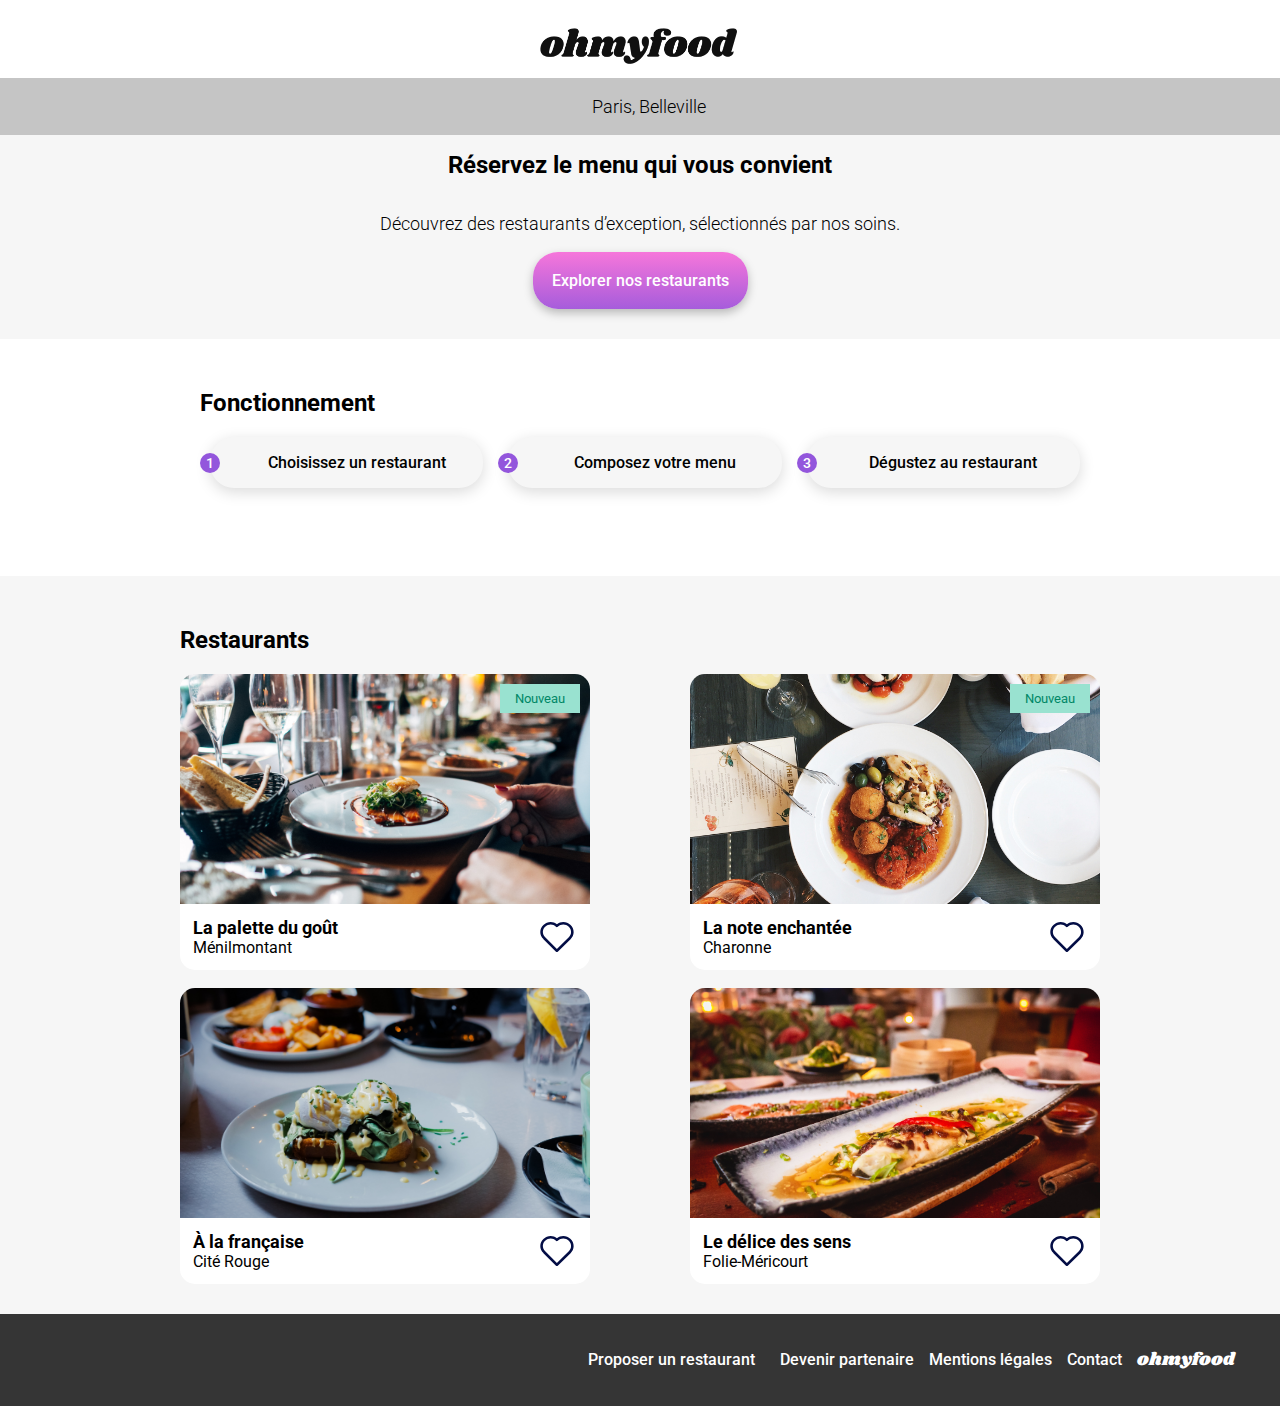
==== commit e997c74f: "ajout modifications animations et ReadMe" ====
--- a/index.html
+++ b/index.html
@@ -463,7 +463,7 @@
                   ><a href="#">Devenir partenaire</a>
                 </li>
                 <li><a href="#">Mentions légales</a></li>
-                <li><a href="#">Contact</a></li>
+                <li><a href="mailto:contact@ohmyfood.fr">Contact</a></li>
               </ul>
             </div>
           </div>
--- a/assets/styles.css
+++ b/assets/styles.css
@@ -30,7 +30,7 @@
   max-width: 375px;
   margin: 0 auto;
   animation-name: forAnimation;
-  animation-duration: 8s;
+  animation-duration: 3s;
 }
 
 @keyframes forAnimation {
@@ -81,8 +81,7 @@
   max-width: 375px;
   margin: 0 auto;
   width: 100%;
-  height: 100%;
-  animation-duration: 8s;
+  animation-duration: 3s;
   animation-name: loader_background;
 }
 
@@ -90,6 +89,8 @@
 @keyframes loader_background {
   from {
     position: absolute;
+    width: 100%;
+    height: 100%;
     background: linear-gradient(var(--secondary-color) -11.44%, var(--main-color) 123.93%);
     opacity: 1;
   }
@@ -101,6 +102,8 @@
   to {
     background: linear-gradient(var(--secondary-color) -11.44%, var(--main-color) 123.93%);
     opacity: 0;
+    width: 100%;
+    height: 100%;
     visibility: hidden;
   }
 }
@@ -138,7 +141,7 @@
 .loader_content {
   padding: 25px;
   animation-name: play;
-  animation-duration: 5s;
+  animation-duration: 2s;
   visibility: hidden;
 }
 
@@ -569,6 +572,8 @@
   display: flex;
   flex-direction: column;
   gap: 12px;
+  animation-name: opacityMenu;
+  animation-duration: 1s;
 }
 .menu_content-plats {
   width: 100%;
@@ -576,6 +581,8 @@
   display: flex;
   flex-direction: column;
   gap: 12px;
+  animation-name: opacityMenu1;
+  animation-duration: 2s;
 }
 .menu_content-desserts {
   width: 100%;
@@ -583,6 +590,8 @@
   display: flex;
   flex-direction: column;
   gap: 12px;
+  animation-name: opacityMenu2;
+  animation-duration: 3s;
 }
 .menu_content-name {
   overflow: hidden;
@@ -611,12 +620,50 @@
   margin: 0;
 }
 
-/*test*/
+/*animation pages restaurants*/
+@keyframes opacityMenu {
+  0% {
+    opacity: 0;
+  }
+  10% {
+    color: var(--accent-color);
+  }
+  100% {
+    opacity: 1;
+  }
+}
+@keyframes opacityMenu1 {
+  0% {
+    opacity: 0;
+  }
+  35% {
+    opacity: 0;
+  }
+  50% {
+    color: var(--accent-color);
+  }
+  100% {
+    opacity: 1;
+  }
+}
+@keyframes opacityMenu2 {
+  0% {
+    opacity: 0;
+  }
+  65% {
+    opacity: 0;
+  }
+  70% {
+    color: var(--accent-color);
+  }
+  100% {
+    opacity: 1;
+  }
+}
 .menu_content-card-title {
   overflow: hidden;
 }
 
-/*test*/
 /*Animations pour selectionner les plats*/
 .menu_animation {
   background-color: var(--accent-color);
@@ -641,11 +688,21 @@
   .main-content {
     max-width: 1440px;
   }
+  /*animation*/
+  .loader_container {
+    max-width: 1440px;
+  }
+  /**/
   /*header*/
   .header_container {
     gap: 572px;
     padding-left: 10px;
   }
+  .menu_content-like {
+    justify-content: center;
+    align-items: center;
+    gap: 15px;
+  }
   .section_fonction-container {
     margin: 50px 180px;
   }
@@ -668,7 +725,6 @@
     gap: 100px;
     flex-direction: row;
     justify-content: space-between;
-    border: 2px solid palevioletred;
   }
   .menu_content {
     width: 80%;
@@ -683,6 +739,7 @@
   }
   .footer_content h2 {
     margin: 0;
+    padding-right: 20px;
   }
   .footer_content ul {
     display: flex;
